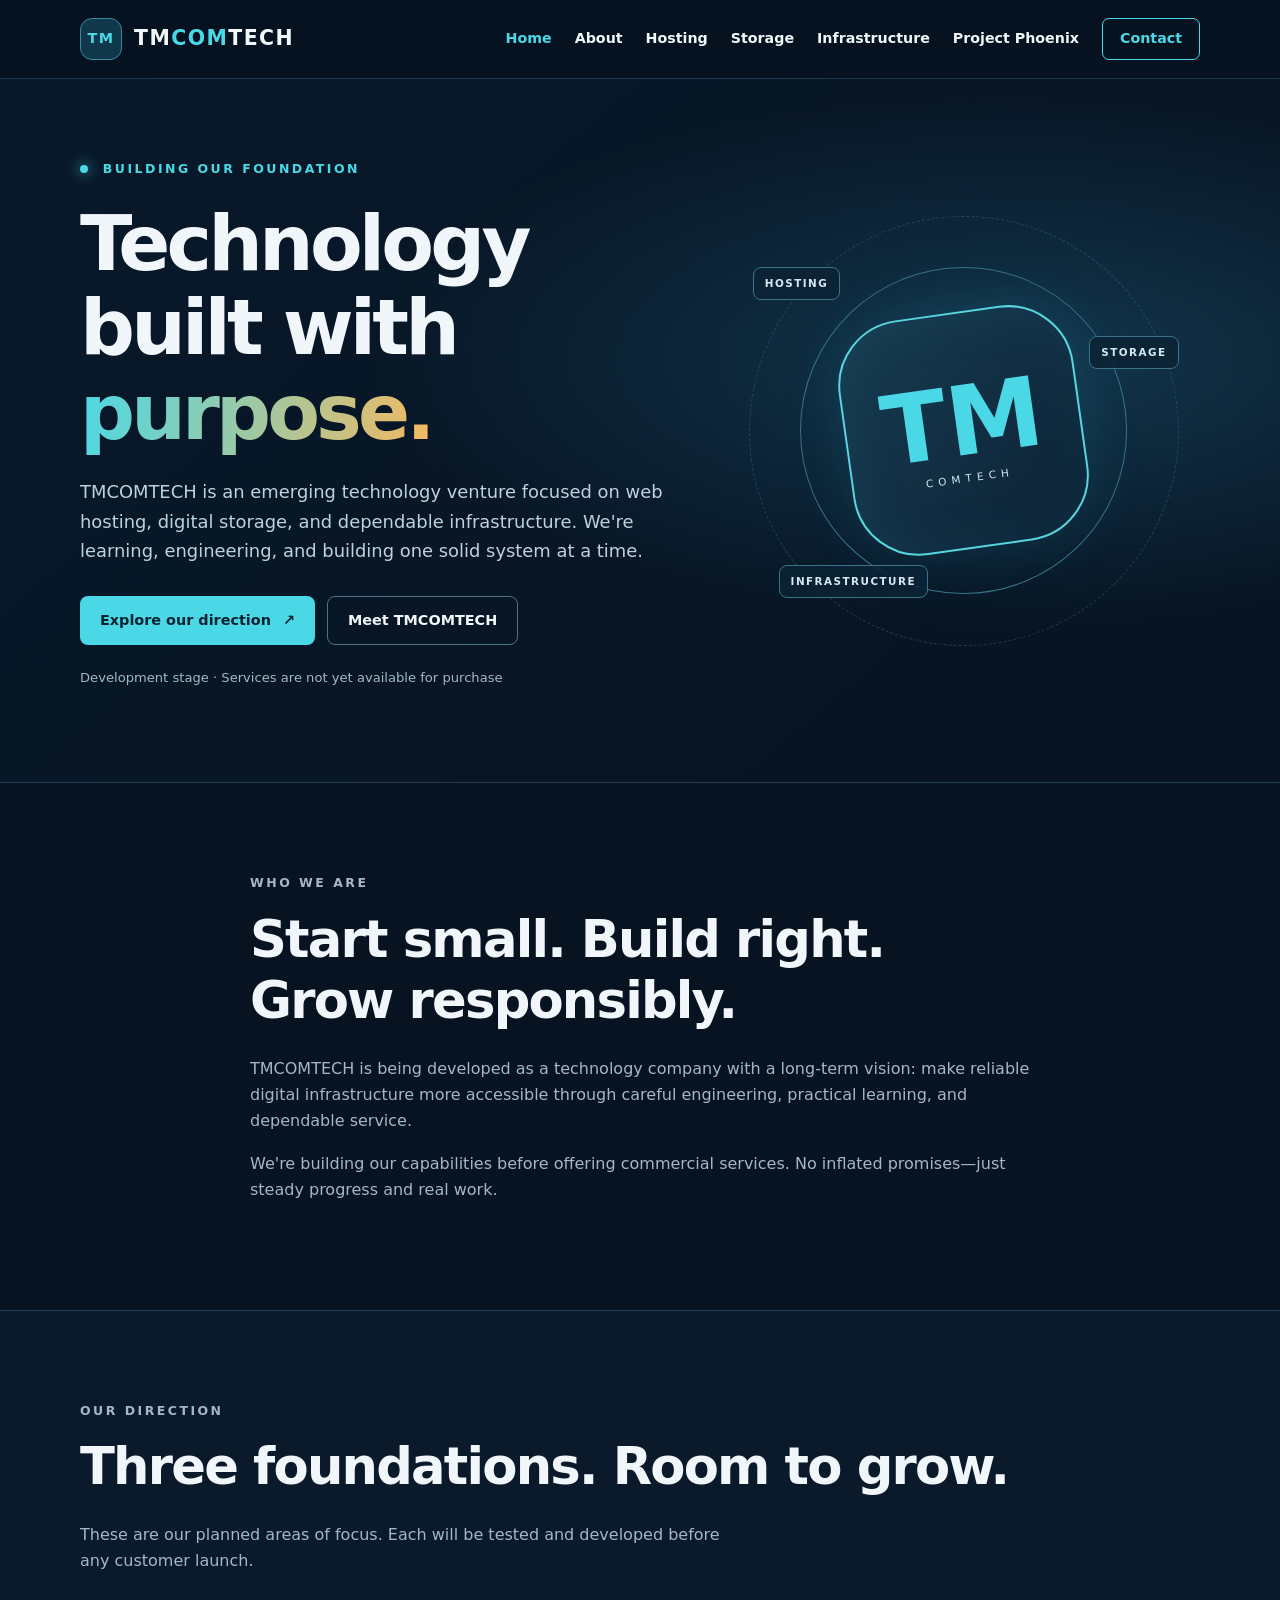
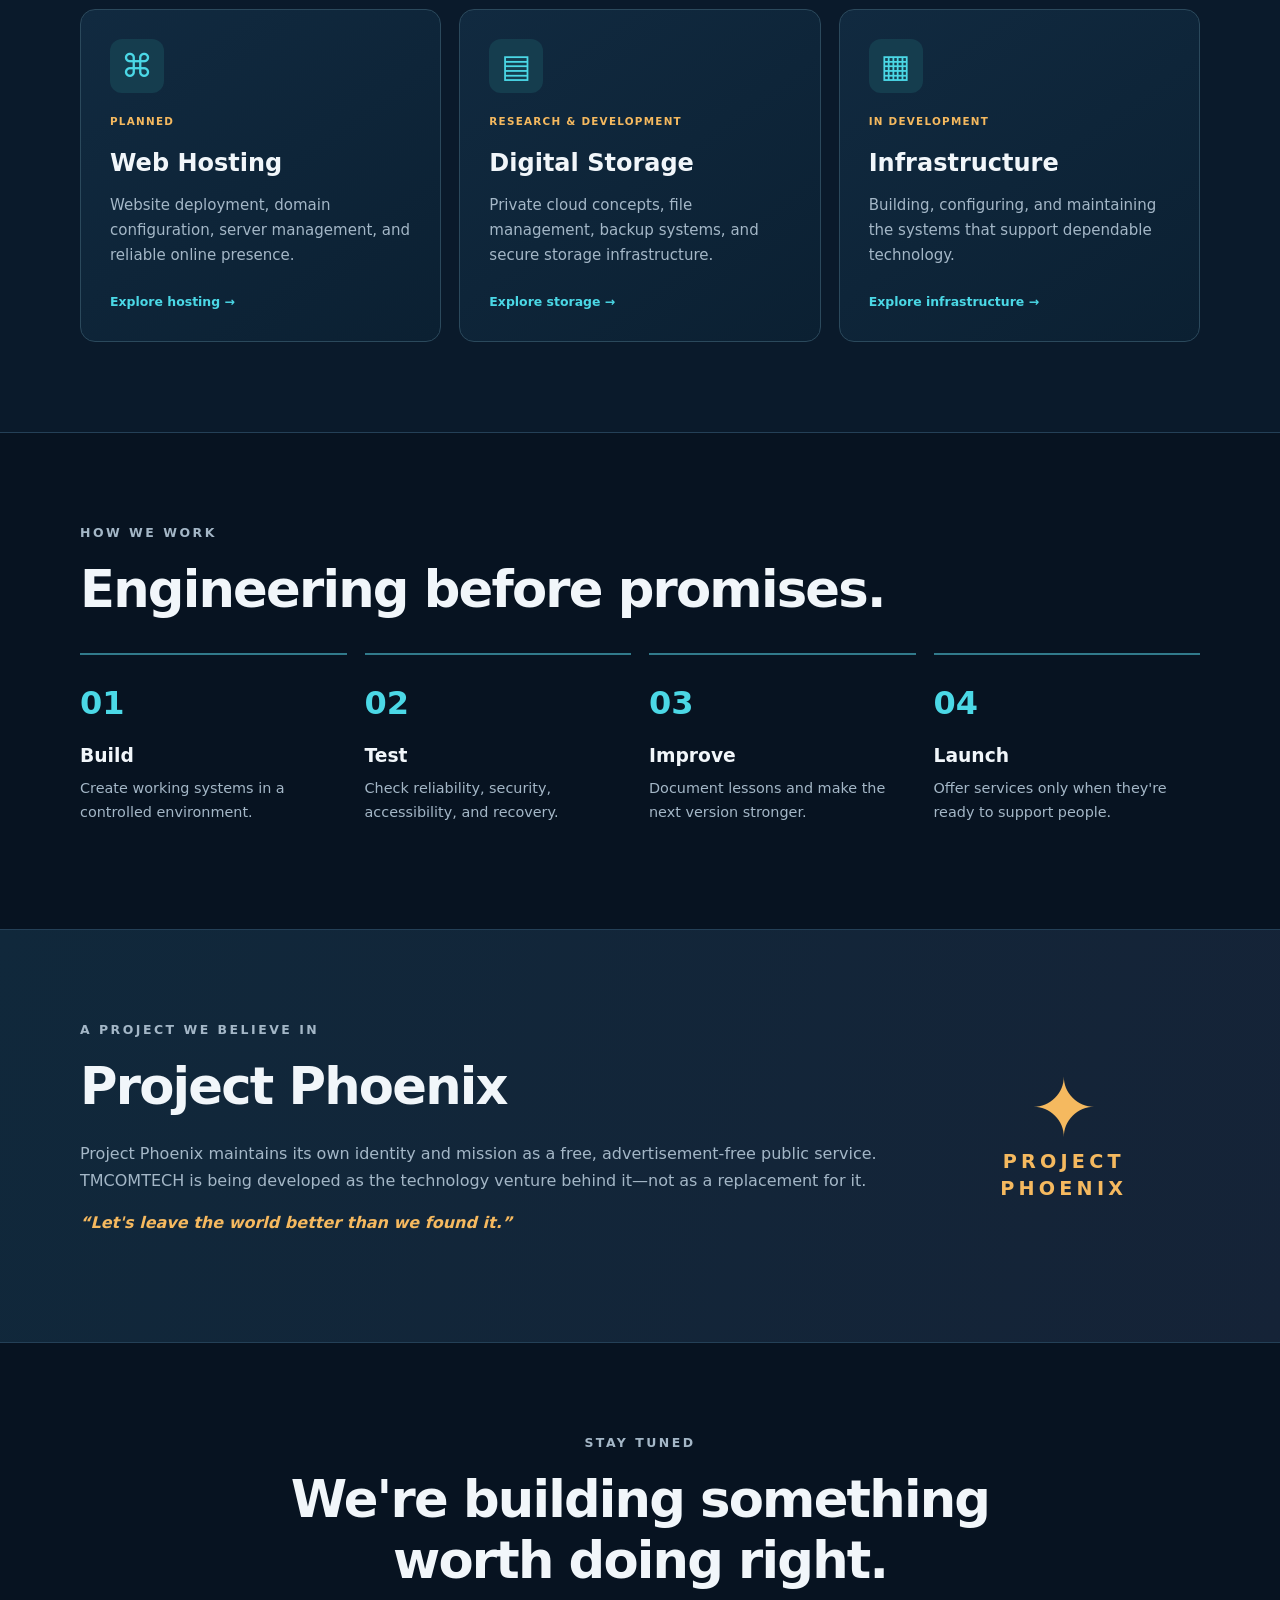
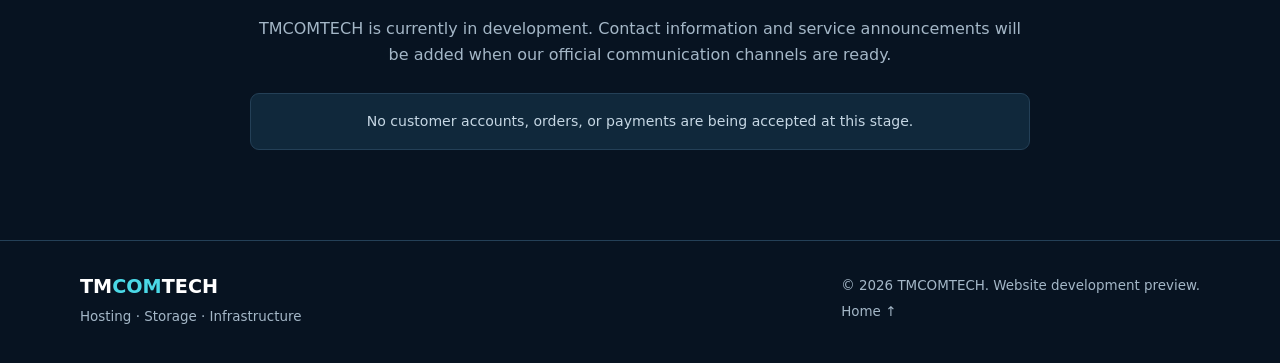
==== index.html @ 2aae3826 "Add approved TMCOMTECH Build 002 website" ====
<!doctype html>
<html lang="en">
<head>
  <meta charset="utf-8">
  <meta name="viewport" content="width=device-width,initial-scale=1">
  <meta name="theme-color" content="#071321">
  <meta name="description" content="TMCOMTECH is building the future of web hosting, digital storage, and technology infrastructure. Follow our development journey.">
  <title>TMCOMTECH | Hosting • Storage • Infrastructure</title>
  <link rel="stylesheet" href="assets/style.css">
  <script defer src="assets/app.js"></script>
</head>
<body>
<a class="skip" href="#main">Skip to content</a>
<header class="header"><div class="wrap header-inner"><a class="brand" href="index.html" aria-label="TMCOMTECH home"><span class="brand-icon">TM</span><span>TM<span class="accent">COM</span>TECH</span></a><button class="menu-toggle" aria-expanded="false" aria-controls="site-nav" aria-label="Toggle navigation">☰</button><nav id="site-nav" aria-label="Main navigation"><a href="index.html">Home</a><a href="about.html">About</a><a href="hosting.html">Hosting</a><a href="storage.html">Storage</a><a href="infrastructure.html">Infrastructure</a><a href="phoenix.html">Project Phoenix</a><a class="nav-contact" href="contact.html">Contact</a></nav></div></header>
<main id="main"><section class="hero" id="home"><div class="wrap hero-grid"><div><p class="eyebrow"><span class="status-dot"></span> BUILDING OUR FOUNDATION</p><h1>Technology built with <span class="gradient">purpose.</span></h1><p class="hero-copy">TMCOMTECH is an emerging technology venture focused on web hosting, digital storage, and dependable infrastructure. We're learning, engineering, and building one solid system at a time.</p><div class="actions"><a class="button primary" href="hosting.html">Explore our direction <span aria-hidden="true">↗</span></a><a class="button secondary" href="about.html">Meet TMCOMTECH</a></div><p class="hero-note">Development stage · Services are not yet available for purchase</p></div><div class="hero-art" aria-hidden="true"><div class="orbit orbit-one"></div><div class="orbit orbit-two"></div><div class="core"><span>TM</span><small>COMTECH</small></div><div class="art-tag tag-one">HOSTING</div><div class="art-tag tag-two">STORAGE</div><div class="art-tag tag-three">INFRASTRUCTURE</div></div></div></section>
<section class="section" id="about"><div class="wrap narrow"><p class="section-kicker">WHO WE ARE</p><h2>Start small. Build right. Grow responsibly.</h2><p>TMCOMTECH is being developed as a technology company with a long-term vision: make reliable digital infrastructure more accessible through careful engineering, practical learning, and dependable service.</p><p>We're building our capabilities before offering commercial services. No inflated promises—just steady progress and real work.</p></div></section>
<section class="section section-dark" id="services"><div class="wrap"><p class="section-kicker">OUR DIRECTION</p><h2>Three foundations. Room to grow.</h2><p class="section-intro">These are our planned areas of focus. Each will be tested and developed before any customer launch.</p><div class="cards"><article class="service-card"><span class="service-icon" aria-hidden="true">⌘</span><span class="pill">PLANNED</span><h3>Web Hosting</h3><p>Website deployment, domain configuration, server management, and reliable online presence.</p><a class="card-foot" href="hosting.html">Explore hosting →</a></article><article class="service-card"><span class="service-icon" aria-hidden="true">▤</span><span class="pill">RESEARCH & DEVELOPMENT</span><h3>Digital Storage</h3><p>Private cloud concepts, file management, backup systems, and secure storage infrastructure.</p><a class="card-foot" href="storage.html">Explore storage →</a></article><article class="service-card"><span class="service-icon" aria-hidden="true">▦</span><span class="pill">IN DEVELOPMENT</span><h3>Infrastructure</h3><p>Building, configuring, and maintaining the systems that support dependable technology.</p><a class="card-foot" href="infrastructure.html">Explore infrastructure →</a></article></div></div></section>
<section class="section" id="approach"><div class="wrap"><p class="section-kicker">HOW WE WORK</p><h2>Engineering before promises.</h2><div class="steps"><div><strong>01</strong><h3>Build</h3><p>Create working systems in a controlled environment.</p></div><div><strong>02</strong><h3>Test</h3><p>Check reliability, security, accessibility, and recovery.</p></div><div><strong>03</strong><h3>Improve</h3><p>Document lessons and make the next version stronger.</p></div><div><strong>04</strong><h3>Launch</h3><p>Offer services only when they're ready to support people.</p></div></div></div></section>
<section class="section phoenix" id="phoenix"><div class="wrap phoenix-grid"><div><p class="section-kicker">A PROJECT WE BELIEVE IN</p><h2>Project Phoenix</h2><p>Project Phoenix maintains its own identity and mission as a free, advertisement-free public service. TMCOMTECH is being developed as the technology venture behind it—not as a replacement for it.</p><p class="promise">“Let's leave the world better than we found it.”</p></div><div class="phoenix-mark" aria-hidden="true">✦<span>PROJECT<br>PHOENIX</span></div></div></section>
<section class="section contact" id="contact"><div class="wrap narrow"><p class="section-kicker">STAY TUNED</p><h2>We're building something worth doing right.</h2><p>TMCOMTECH is currently in development. Contact information and service announcements will be added when our official communication channels are ready.</p><div class="notice">No customer accounts, orders, or payments are being accepted at this stage.</div></div></section></main>
<footer><div class="wrap footer-inner"><div><strong>TM<span class="accent">COM</span>TECH</strong><p>Hosting · Storage · Infrastructure</p></div><div><p>© <span id="year">2026</span> TMCOMTECH. Website development preview.</p><a href="index.html">Home ↑</a></div></div></footer>
</body></html>
---- assets/style.css ----
:root{color-scheme:dark;--bg:#071321;--panel:#0d2033;--panel2:#102940;--text:#f1f6fa;--muted:#a4b7c7;--cyan:#4bd8e6;--gold:#f5b95f;--line:#244057}*{box-sizing:border-box}html{scroll-behavior:smooth}body{margin:0;background:var(--bg);color:var(--text);font:16px/1.65 system-ui,-apple-system,Segoe UI,Roboto,sans-serif}a{color:inherit;text-decoration:none}button{font:inherit}.wrap{width:min(1120px,calc(100% - 40px));margin:auto}.skip{position:absolute;left:-999px;top:0;background:white;color:black;padding:10px;z-index:20}.skip:focus{left:10px}.header{position:sticky;top:0;z-index:10;background:#071321ee;backdrop-filter:blur(16px);border-bottom:1px solid #1d3448}.header-inner{min-height:78px;display:flex;align-items:center;justify-content:space-between;gap:24px}.brand{display:flex;align-items:center;gap:12px;font-weight:900;font-size:1.28rem;letter-spacing:.07em}.brand-icon{display:grid;place-items:center;width:42px;height:42px;border:1px solid #3b899c;border-radius:12px;background:#10374a;color:var(--cyan);font-size:.9rem}.accent{color:var(--cyan)}nav{display:flex;align-items:center;gap:23px;font-size:.89rem;font-weight:600}nav a:hover,footer a:hover{color:var(--cyan)}.nav-contact{padding:8px 17px;border:1px solid var(--cyan);border-radius:7px;color:var(--cyan)}.menu-toggle{display:none;border:1px solid var(--line);background:var(--panel);color:white;border-radius:8px;padding:4px 12px;font-size:1.4rem}.hero{position:relative;overflow:hidden;background:radial-gradient(ellipse at 80% 40%,#12364d 0%,transparent 45%),linear-gradient(140deg,#08192a,#071321);border-bottom:1px solid var(--line)}.hero-grid{display:grid;grid-template-columns:1.12fr .88fr;gap:45px;align-items:center;min-height:610px;padding-block:80px}.eyebrow,.section-kicker{font-size:.78rem;font-weight:800;letter-spacing:.2em;color:var(--cyan)}.status-dot{display:inline-block;width:8px;height:8px;background:var(--cyan);border-radius:50%;margin-right:8px;box-shadow:0 0 14px var(--cyan)}h1,h2,h3,p{margin-top:0}h1{font-size:clamp(2.8rem,6vw,5.2rem);line-height:1.1;letter-spacing:-.05em;margin:22px 0}.gradient{background:linear-gradient(100deg,var(--cyan),var(--gold));background-clip:text;color:transparent}.hero-copy{color:#bfd0df;font-size:1.12rem;max-width:620px}.actions{display:flex;flex-wrap:wrap;gap:12px;margin-top:30px}.button{display:inline-flex;align-items:center;justify-content:center;gap:12px;padding:12px 20px;border-radius:8px;font-weight:800;font-size:.9rem}.primary{background:var(--cyan);color:#082332}.secondary{border:1px solid #517085;color:var(--text)}.button:hover{filter:brightness(1.12)}.hero-note{font-size:.82rem;color:var(--muted);margin-top:22px}.hero-art{position:relative;aspect-ratio:1;display:grid;place-items:center;max-width:430px;width:100%;margin:auto}.orbit{position:absolute;border:1px solid #397188;border-radius:50%;inset:12%;transform:rotate(-22deg)}.orbit-two{inset:0;border-style:dashed;opacity:.45}.core{width:55%;aspect-ratio:1;border-radius:28%;background:linear-gradient(135deg,#173c51,#0c2135);border:2px solid #59d5e0;box-shadow:0 0 60px #29c2db24,inset 0 0 55px #34a7ba16;display:flex;align-items:center;justify-content:center;flex-direction:column;transform:rotate(-8deg)}.core span{font-size:clamp(3.5rem,8vw,6rem);font-weight:900;line-height:1;color:var(--cyan)}.core small{font-size:.65rem;letter-spacing:.5em;color:#d2eaf0}.art-tag{position:absolute;border:1px solid #3d7389;background:#0b2335dd;border-radius:8px;padding:7px 11px;color:#d6e8f2;font-size:.65rem;font-weight:800;letter-spacing:.14em}.tag-one{top:12%;left:1%}.tag-two{right:0;top:28%}.tag-three{bottom:11%;left:7%}.section{padding:90px 0}.narrow{max-width:780px}.section h2{font-size:clamp(2rem,4vw,3.2rem);line-height:1.2;letter-spacing:-.035em;margin:15px 0 24px}.section p{color:var(--muted)}.section-dark{background:#0a1a2b;border-block:1px solid var(--line)}.section-intro{max-width:650px}.cards{display:grid;grid-template-columns:repeat(3,1fr);gap:18px;margin-top:35px}.service-card{position:relative;background:linear-gradient(145deg,#112a40,#0b2032);border:1px solid #2b495c;border-radius:15px;padding:29px;min-height:330px}.service-icon{display:grid;place-items:center;width:54px;height:54px;background:#153d4e;color:var(--cyan);border-radius:12px;font-size:2rem}.pill{display:inline-block;color:var(--gold);font-size:.65rem;letter-spacing:.12em;font-weight:800;margin-top:20px}.service-card h3{font-size:1.5rem;margin:10px 0}.service-card p{font-size:.94rem}.card-foot{display:block;color:var(--cyan);font-size:.78rem;font-weight:800;margin-top:24px}.steps{display:grid;grid-template-columns:repeat(4,1fr);gap:18px;margin-top:32px}.steps>div{border-top:2px solid #317a8b;padding-top:22px}.steps strong{font-size:2rem;color:var(--cyan)}.steps h3{margin:12px 0 5px}.steps p{font-size:.9rem}.phoenix{background:linear-gradient(110deg,#10283b,#152337);border-block:1px solid var(--line)}.phoenix-grid{display:grid;grid-template-columns:1.5fr .5fr;align-items:center;gap:30px}.promise{color:var(--gold)!important;font-style:italic;font-weight:600}.phoenix-mark{display:flex;flex-direction:column;align-items:center;color:var(--gold);font-size:5rem;text-align:center;line-height:1}.phoenix-mark span{font-size:1.2rem;letter-spacing:.22em;font-weight:900;line-height:1.4}.contact{text-align:center}.notice{background:#10283b;border:1px solid var(--line);padding:16px;border-radius:9px;color:#c6d7e4;font-size:.88rem;margin-top:24px}footer{border-top:1px solid var(--line);padding:30px 0;color:var(--muted);font-size:.84rem}.footer-inner{display:flex;justify-content:space-between;gap:25px}.footer-inner strong{font-size:1.2rem;color:white}.footer-inner p{margin:4px 0}a:focus-visible,button:focus-visible{outline:3px solid var(--gold);outline-offset:3px}@media(max-width:850px){nav{gap:12px;font-size:.78rem}.hero-grid{grid-template-columns:1fr;gap:10px;padding-block:65px}.hero-art{max-width:300px}.cards{grid-template-columns:1fr}.service-card{min-height:0}.steps{grid-template-columns:repeat(2,1fr)}}@media(max-width:620px){.wrap{width:min(100% - 32px,1120px)}.header-inner{min-height:68px}.brand{font-size:1.04rem}.brand-icon{width:36px;height:36px}.menu-toggle{display:block}nav{display:none;position:absolute;top:68px;left:0;right:0;background:#091a2b;border-bottom:1px solid var(--line);padding:20px;flex-direction:column;align-items:stretch;gap:14px;font-size:1rem}nav.open{display:flex}.nav-contact{text-align:center}.hero-grid{min-height:0;padding-block:60px}.hero-art{max-width:245px}.section{padding:66px 0}.steps{grid-template-columns:1fr 1fr;gap:24px}.phoenix-grid{grid-template-columns:1fr}.phoenix-mark{font-size:3rem}.footer-inner{flex-direction:column}.hero-copy{font-size:1rem}}@media(prefers-reduced-motion:reduce){html{scroll-behavior:auto}}

/* Build 002: shared internal-page design */
.inner-hero{padding:110px 0 92px;background:radial-gradient(ellipse at 85% 30%,#153a50 0%,transparent 55%),linear-gradient(140deg,#08192a,#071321);border-bottom:1px solid var(--line)}.inner-hero h1{max-width:950px}.inner-lead{max-width:770px;color:#bfd0df;font-size:clamp(1.06rem,2.3vw,1.3rem);line-height:1.7}.preview-label{display:inline-block;margin-top:22px;border:1px solid #34576a;border-radius:99px;padding:7px 13px;font-size:.8rem;color:var(--muted)}.detail-grid{display:grid;grid-template-columns:repeat(3,minmax(0,1fr));gap:18px}.detail-card{padding:30px;background:linear-gradient(145deg,#112a40,#0b2032);border:1px solid #2b495c;border-radius:15px}.detail-num{color:var(--cyan);font-weight:800;letter-spacing:.15em}.detail-card h2{font-size:1.45rem;letter-spacing:-.02em;margin:17px 0 12px}.detail-card p{color:var(--muted);font-size:.96rem;margin:0}.next-panel{display:flex;justify-content:space-between;align-items:center;gap:30px;margin-top:35px;border:1px solid var(--line);border-radius:15px;padding:30px;background:#10283b}.next-panel h2{font-size:1.55rem;margin:10px 0}.next-panel p{color:var(--muted);margin-bottom:0}.next-panel .button{flex-shrink:0}.card-foot:hover{color:white;text-decoration:underline}nav a[aria-current="page"]{color:var(--cyan)}@media(max-width:850px){.detail-grid{grid-template-columns:1fr}.inner-hero{padding:76px 0}.next-panel{flex-direction:column;align-items:flex-start}}@media(max-width:620px){.inner-hero{padding:60px 0}.detail-card{padding:24px}.next-panel{padding:24px}}
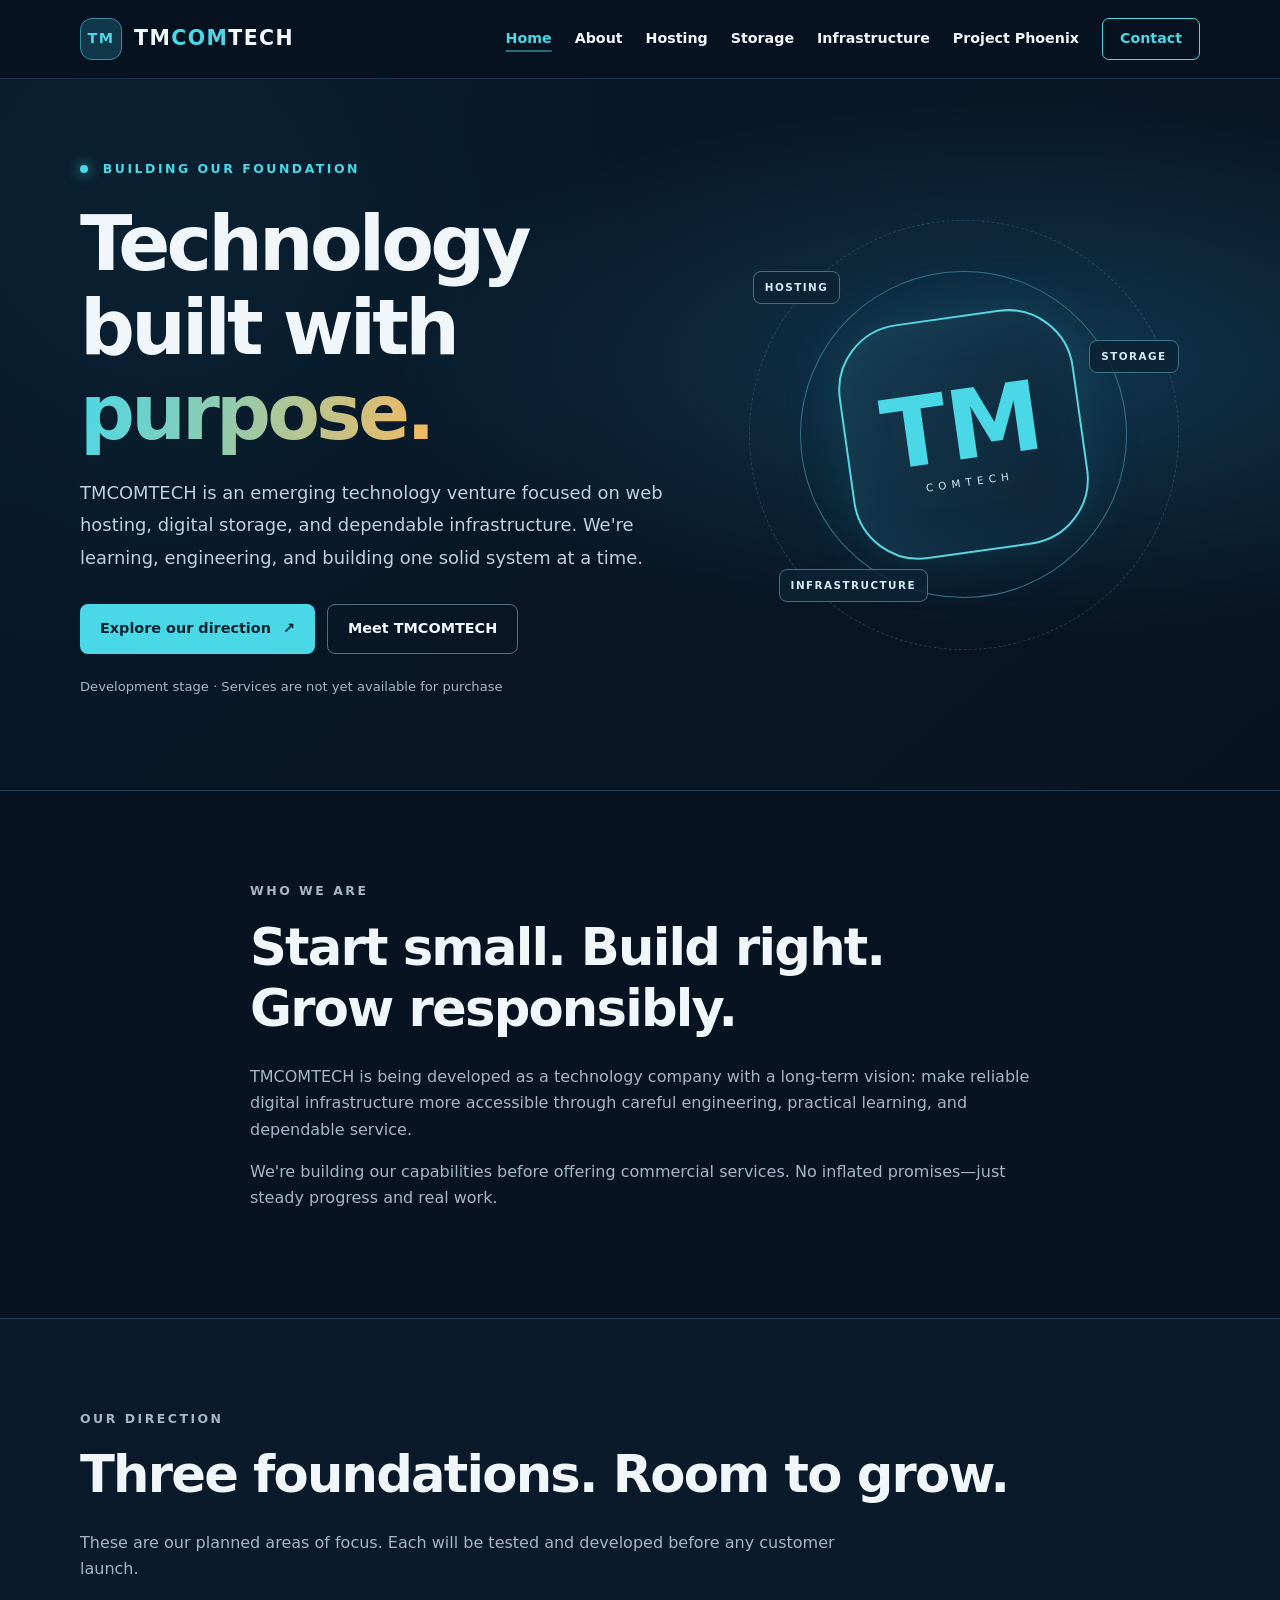
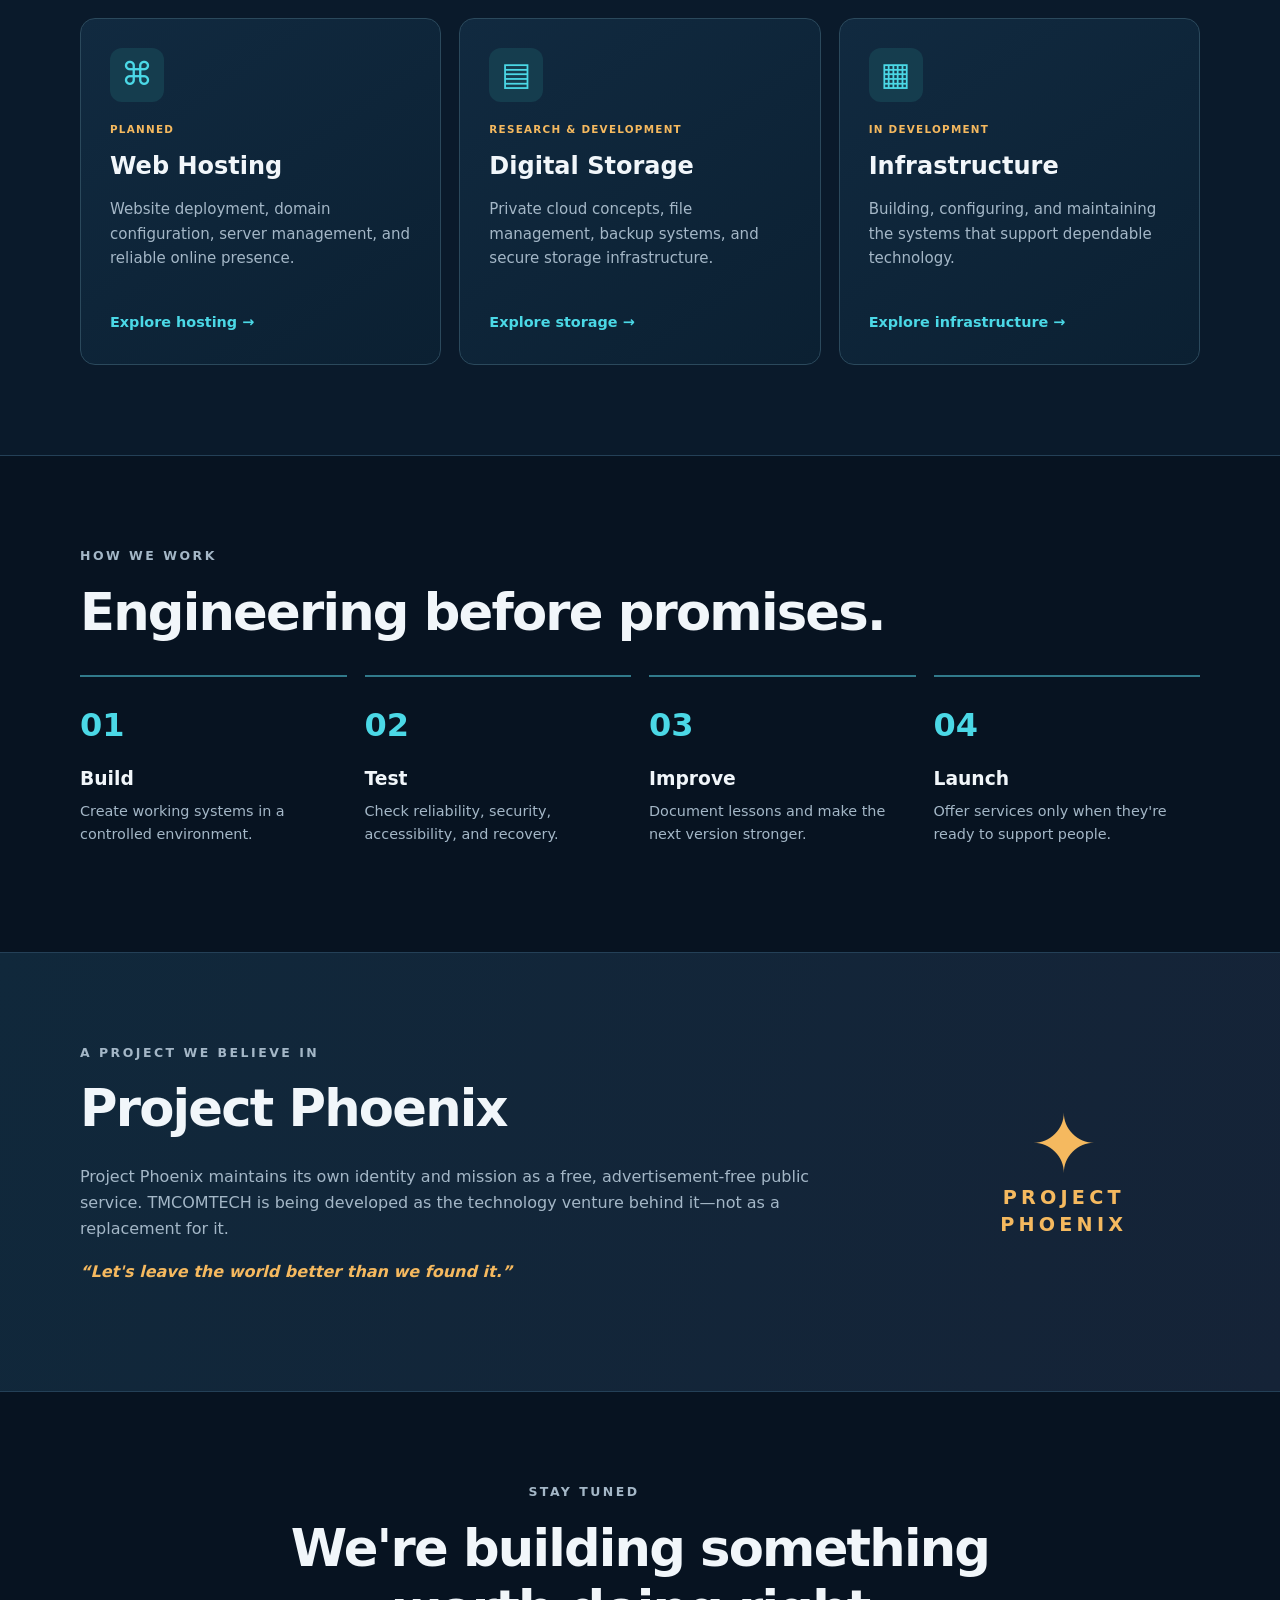
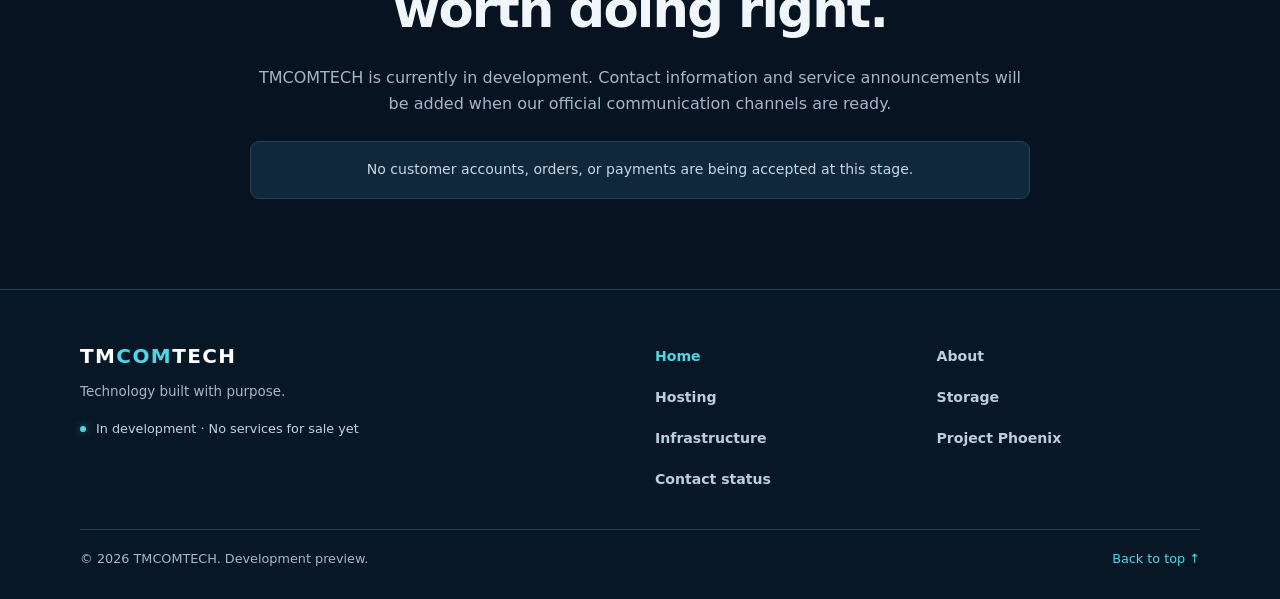
==== commit 1286d8cb: "Polish TMCOMTECH Build 003 website preview" ====
--- a/index.html
+++ b/index.html
@@ -6,17 +6,32 @@
   <meta name="theme-color" content="#071321">
   <meta name="description" content="TMCOMTECH is building the future of web hosting, digital storage, and technology infrastructure. Follow our development journey.">
   <title>TMCOMTECH | Hosting • Storage • Infrastructure</title>
-  <link rel="stylesheet" href="assets/style.css">
+  <link rel="icon" type="image/svg+xml" href="assets/favicon.svg"><link rel="stylesheet" href="assets/style.css">
   <script defer src="assets/app.js"></script>
 </head>
 <body>
 <a class="skip" href="#main">Skip to content</a>
-<header class="header"><div class="wrap header-inner"><a class="brand" href="index.html" aria-label="TMCOMTECH home"><span class="brand-icon">TM</span><span>TM<span class="accent">COM</span>TECH</span></a><button class="menu-toggle" aria-expanded="false" aria-controls="site-nav" aria-label="Toggle navigation">☰</button><nav id="site-nav" aria-label="Main navigation"><a href="index.html">Home</a><a href="about.html">About</a><a href="hosting.html">Hosting</a><a href="storage.html">Storage</a><a href="infrastructure.html">Infrastructure</a><a href="phoenix.html">Project Phoenix</a><a class="nav-contact" href="contact.html">Contact</a></nav></div></header>
-<main id="main"><section class="hero" id="home"><div class="wrap hero-grid"><div><p class="eyebrow"><span class="status-dot"></span> BUILDING OUR FOUNDATION</p><h1>Technology built with <span class="gradient">purpose.</span></h1><p class="hero-copy">TMCOMTECH is an emerging technology venture focused on web hosting, digital storage, and dependable infrastructure. We're learning, engineering, and building one solid system at a time.</p><div class="actions"><a class="button primary" href="hosting.html">Explore our direction <span aria-hidden="true">↗</span></a><a class="button secondary" href="about.html">Meet TMCOMTECH</a></div><p class="hero-note">Development stage · Services are not yet available for purchase</p></div><div class="hero-art" aria-hidden="true"><div class="orbit orbit-one"></div><div class="orbit orbit-two"></div><div class="core"><span>TM</span><small>COMTECH</small></div><div class="art-tag tag-one">HOSTING</div><div class="art-tag tag-two">STORAGE</div><div class="art-tag tag-three">INFRASTRUCTURE</div></div></div></section>
+<header class="header"><div class="wrap header-inner"><a class="brand" href="index.html" aria-label="TMCOMTECH home"><span class="brand-icon">TM</span><span>TM<span class="accent">COM</span>TECH</span></a><button class="menu-toggle" type="button" aria-expanded="false" aria-controls="site-nav" aria-label="Open navigation">☰</button><nav id="site-nav" aria-label="Main navigation"><a href="index.html">Home</a><a href="about.html">About</a><a href="hosting.html">Hosting</a><a href="storage.html">Storage</a><a href="infrastructure.html">Infrastructure</a><a href="phoenix.html">Project Phoenix</a><a class="nav-contact" href="contact.html">Contact</a></nav></div></header>
+<main id="main"><section class="hero" id="home"><div class="wrap hero-grid"><div><p class="eyebrow"><span class="status-dot"></span> BUILDING OUR FOUNDATION</p><h1>Technology built with <span class="gradient">purpose.</span></h1><p class="hero-copy">TMCOMTECH is an emerging technology venture focused on web hosting, digital storage, and dependable infrastructure. We're learning, engineering, and building one solid system at a time.</p><div class="actions"><a class="button primary" href="#services">Explore our direction <span aria-hidden="true">↗</span></a><a class="button secondary" href="about.html">Meet TMCOMTECH</a></div><p class="hero-note">Development stage · Services are not yet available for purchase</p></div><div class="hero-art" aria-hidden="true"><div class="orbit orbit-one"></div><div class="orbit orbit-two"></div><div class="core"><span>TM</span><small>COMTECH</small></div><div class="art-tag tag-one">HOSTING</div><div class="art-tag tag-two">STORAGE</div><div class="art-tag tag-three">INFRASTRUCTURE</div></div></div></section>
 <section class="section" id="about"><div class="wrap narrow"><p class="section-kicker">WHO WE ARE</p><h2>Start small. Build right. Grow responsibly.</h2><p>TMCOMTECH is being developed as a technology company with a long-term vision: make reliable digital infrastructure more accessible through careful engineering, practical learning, and dependable service.</p><p>We're building our capabilities before offering commercial services. No inflated promises—just steady progress and real work.</p></div></section>
 <section class="section section-dark" id="services"><div class="wrap"><p class="section-kicker">OUR DIRECTION</p><h2>Three foundations. Room to grow.</h2><p class="section-intro">These are our planned areas of focus. Each will be tested and developed before any customer launch.</p><div class="cards"><article class="service-card"><span class="service-icon" aria-hidden="true">⌘</span><span class="pill">PLANNED</span><h3>Web Hosting</h3><p>Website deployment, domain configuration, server management, and reliable online presence.</p><a class="card-foot" href="hosting.html">Explore hosting →</a></article><article class="service-card"><span class="service-icon" aria-hidden="true">▤</span><span class="pill">RESEARCH & DEVELOPMENT</span><h3>Digital Storage</h3><p>Private cloud concepts, file management, backup systems, and secure storage infrastructure.</p><a class="card-foot" href="storage.html">Explore storage →</a></article><article class="service-card"><span class="service-icon" aria-hidden="true">▦</span><span class="pill">IN DEVELOPMENT</span><h3>Infrastructure</h3><p>Building, configuring, and maintaining the systems that support dependable technology.</p><a class="card-foot" href="infrastructure.html">Explore infrastructure →</a></article></div></div></section>
 <section class="section" id="approach"><div class="wrap"><p class="section-kicker">HOW WE WORK</p><h2>Engineering before promises.</h2><div class="steps"><div><strong>01</strong><h3>Build</h3><p>Create working systems in a controlled environment.</p></div><div><strong>02</strong><h3>Test</h3><p>Check reliability, security, accessibility, and recovery.</p></div><div><strong>03</strong><h3>Improve</h3><p>Document lessons and make the next version stronger.</p></div><div><strong>04</strong><h3>Launch</h3><p>Offer services only when they're ready to support people.</p></div></div></div></section>
 <section class="section phoenix" id="phoenix"><div class="wrap phoenix-grid"><div><p class="section-kicker">A PROJECT WE BELIEVE IN</p><h2>Project Phoenix</h2><p>Project Phoenix maintains its own identity and mission as a free, advertisement-free public service. TMCOMTECH is being developed as the technology venture behind it—not as a replacement for it.</p><p class="promise">“Let's leave the world better than we found it.”</p></div><div class="phoenix-mark" aria-hidden="true">✦<span>PROJECT<br>PHOENIX</span></div></div></section>
 <section class="section contact" id="contact"><div class="wrap narrow"><p class="section-kicker">STAY TUNED</p><h2>We're building something worth doing right.</h2><p>TMCOMTECH is currently in development. Contact information and service announcements will be added when our official communication channels are ready.</p><div class="notice">No customer accounts, orders, or payments are being accepted at this stage.</div></div></section></main>
-<footer><div class="wrap footer-inner"><div><strong>TM<span class="accent">COM</span>TECH</strong><p>Hosting · Storage · Infrastructure</p></div><div><p>© <span id="year">2026</span> TMCOMTECH. Website development preview.</p><a href="index.html">Home ↑</a></div></div></footer>
+<footer class="site-footer">
+  <div class="wrap footer-grid">
+    <div class="footer-about">
+      <a class="footer-brand" href="index.html" aria-label="TMCOMTECH home">TM<span class="accent">COM</span>TECH</a>
+      <p>Technology built with purpose.</p>
+      <span class="footer-status"><span class="status-dot" aria-hidden="true"></span> In development · No services for sale yet</span>
+    </div>
+    <nav class="footer-nav" aria-label="Footer navigation">
+      <a href="index.html">Home</a><a href="about.html">About</a>
+      <a href="hosting.html">Hosting</a><a href="storage.html">Storage</a>
+      <a href="infrastructure.html">Infrastructure</a><a href="phoenix.html">Project Phoenix</a>
+      <a href="contact.html">Contact status</a>
+    </nav>
+  </div>
+  <div class="wrap footer-bottom"><span>© <span id="year">2026</span> TMCOMTECH. Development preview.</span><a href="#main">Back to top ↑</a></div>
+</footer>
 </body></html>
--- a/assets/style.css
+++ b/assets/style.css
@@ -1,4 +1,82 @@
-:root{color-scheme:dark;--bg:#071321;--panel:#0d2033;--panel2:#102940;--text:#f1f6fa;--muted:#a4b7c7;--cyan:#4bd8e6;--gold:#f5b95f;--line:#244057}*{box-sizing:border-box}html{scroll-behavior:smooth}body{margin:0;background:var(--bg);color:var(--text);font:16px/1.65 system-ui,-apple-system,Segoe UI,Roboto,sans-serif}a{color:inherit;text-decoration:none}button{font:inherit}.wrap{width:min(1120px,calc(100% - 40px));margin:auto}.skip{position:absolute;left:-999px;top:0;background:white;color:black;padding:10px;z-index:20}.skip:focus{left:10px}.header{position:sticky;top:0;z-index:10;background:#071321ee;backdrop-filter:blur(16px);border-bottom:1px solid #1d3448}.header-inner{min-height:78px;display:flex;align-items:center;justify-content:space-between;gap:24px}.brand{display:flex;align-items:center;gap:12px;font-weight:900;font-size:1.28rem;letter-spacing:.07em}.brand-icon{display:grid;place-items:center;width:42px;height:42px;border:1px solid #3b899c;border-radius:12px;background:#10374a;color:var(--cyan);font-size:.9rem}.accent{color:var(--cyan)}nav{display:flex;align-items:center;gap:23px;font-size:.89rem;font-weight:600}nav a:hover,footer a:hover{color:var(--cyan)}.nav-contact{padding:8px 17px;border:1px solid var(--cyan);border-radius:7px;color:var(--cyan)}.menu-toggle{display:none;border:1px solid var(--line);background:var(--panel);color:white;border-radius:8px;padding:4px 12px;font-size:1.4rem}.hero{position:relative;overflow:hidden;background:radial-gradient(ellipse at 80% 40%,#12364d 0%,transparent 45%),linear-gradient(140deg,#08192a,#071321);border-bottom:1px solid var(--line)}.hero-grid{display:grid;grid-template-columns:1.12fr .88fr;gap:45px;align-items:center;min-height:610px;padding-block:80px}.eyebrow,.section-kicker{font-size:.78rem;font-weight:800;letter-spacing:.2em;color:var(--cyan)}.status-dot{display:inline-block;width:8px;height:8px;background:var(--cyan);border-radius:50%;margin-right:8px;box-shadow:0 0 14px var(--cyan)}h1,h2,h3,p{margin-top:0}h1{font-size:clamp(2.8rem,6vw,5.2rem);line-height:1.1;letter-spacing:-.05em;margin:22px 0}.gradient{background:linear-gradient(100deg,var(--cyan),var(--gold));background-clip:text;color:transparent}.hero-copy{color:#bfd0df;font-size:1.12rem;max-width:620px}.actions{display:flex;flex-wrap:wrap;gap:12px;margin-top:30px}.button{display:inline-flex;align-items:center;justify-content:center;gap:12px;padding:12px 20px;border-radius:8px;font-weight:800;font-size:.9rem}.primary{background:var(--cyan);color:#082332}.secondary{border:1px solid #517085;color:var(--text)}.button:hover{filter:brightness(1.12)}.hero-note{font-size:.82rem;color:var(--muted);margin-top:22px}.hero-art{position:relative;aspect-ratio:1;display:grid;place-items:center;max-width:430px;width:100%;margin:auto}.orbit{position:absolute;border:1px solid #397188;border-radius:50%;inset:12%;transform:rotate(-22deg)}.orbit-two{inset:0;border-style:dashed;opacity:.45}.core{width:55%;aspect-ratio:1;border-radius:28%;background:linear-gradient(135deg,#173c51,#0c2135);border:2px solid #59d5e0;box-shadow:0 0 60px #29c2db24,inset 0 0 55px #34a7ba16;display:flex;align-items:center;justify-content:center;flex-direction:column;transform:rotate(-8deg)}.core span{font-size:clamp(3.5rem,8vw,6rem);font-weight:900;line-height:1;color:var(--cyan)}.core small{font-size:.65rem;letter-spacing:.5em;color:#d2eaf0}.art-tag{position:absolute;border:1px solid #3d7389;background:#0b2335dd;border-radius:8px;padding:7px 11px;color:#d6e8f2;font-size:.65rem;font-weight:800;letter-spacing:.14em}.tag-one{top:12%;left:1%}.tag-two{right:0;top:28%}.tag-three{bottom:11%;left:7%}.section{padding:90px 0}.narrow{max-width:780px}.section h2{font-size:clamp(2rem,4vw,3.2rem);line-height:1.2;letter-spacing:-.035em;margin:15px 0 24px}.section p{color:var(--muted)}.section-dark{background:#0a1a2b;border-block:1px solid var(--line)}.section-intro{max-width:650px}.cards{display:grid;grid-template-columns:repeat(3,1fr);gap:18px;margin-top:35px}.service-card{position:relative;background:linear-gradient(145deg,#112a40,#0b2032);border:1px solid #2b495c;border-radius:15px;padding:29px;min-height:330px}.service-icon{display:grid;place-items:center;width:54px;height:54px;background:#153d4e;color:var(--cyan);border-radius:12px;font-size:2rem}.pill{display:inline-block;color:var(--gold);font-size:.65rem;letter-spacing:.12em;font-weight:800;margin-top:20px}.service-card h3{font-size:1.5rem;margin:10px 0}.service-card p{font-size:.94rem}.card-foot{display:block;color:var(--cyan);font-size:.78rem;font-weight:800;margin-top:24px}.steps{display:grid;grid-template-columns:repeat(4,1fr);gap:18px;margin-top:32px}.steps>div{border-top:2px solid #317a8b;padding-top:22px}.steps strong{font-size:2rem;color:var(--cyan)}.steps h3{margin:12px 0 5px}.steps p{font-size:.9rem}.phoenix{background:linear-gradient(110deg,#10283b,#152337);border-block:1px solid var(--line)}.phoenix-grid{display:grid;grid-template-columns:1.5fr .5fr;align-items:center;gap:30px}.promise{color:var(--gold)!important;font-style:italic;font-weight:600}.phoenix-mark{display:flex;flex-direction:column;align-items:center;color:var(--gold);font-size:5rem;text-align:center;line-height:1}.phoenix-mark span{font-size:1.2rem;letter-spacing:.22em;font-weight:900;line-height:1.4}.contact{text-align:center}.notice{background:#10283b;border:1px solid var(--line);padding:16px;border-radius:9px;color:#c6d7e4;font-size:.88rem;margin-top:24px}footer{border-top:1px solid var(--line);padding:30px 0;color:var(--muted);font-size:.84rem}.footer-inner{display:flex;justify-content:space-between;gap:25px}.footer-inner strong{font-size:1.2rem;color:white}.footer-inner p{margin:4px 0}a:focus-visible,button:focus-visible{outline:3px solid var(--gold);outline-offset:3px}@media(max-width:850px){nav{gap:12px;font-size:.78rem}.hero-grid{grid-template-columns:1fr;gap:10px;padding-block:65px}.hero-art{max-width:300px}.cards{grid-template-columns:1fr}.service-card{min-height:0}.steps{grid-template-columns:repeat(2,1fr)}}@media(max-width:620px){.wrap{width:min(100% - 32px,1120px)}.header-inner{min-height:68px}.brand{font-size:1.04rem}.brand-icon{width:36px;height:36px}.menu-toggle{display:block}nav{display:none;position:absolute;top:68px;left:0;right:0;background:#091a2b;border-bottom:1px solid var(--line);padding:20px;flex-direction:column;align-items:stretch;gap:14px;font-size:1rem}nav.open{display:flex}.nav-contact{text-align:center}.hero-grid{min-height:0;padding-block:60px}.hero-art{max-width:245px}.section{padding:66px 0}.steps{grid-template-columns:1fr 1fr;gap:24px}.phoenix-grid{grid-template-columns:1fr}.phoenix-mark{font-size:3rem}.footer-inner{flex-direction:column}.hero-copy{font-size:1rem}}@media(prefers-reduced-motion:reduce){html{scroll-behavior:auto}}
+:root{color-scheme:dark;--bg:#071321;--panel:#0d2033;--panel2:#102940;--text:#f1f6fa;--muted:#a4b7c7;--cyan:#4bd8e6;--gold:#f5b95f;--line:#244057}*{box-sizing:border-box}html{scroll-behavior:smooth}body{margin:0;background:var(--bg);color:var(--text);font:16px/1.65 system-ui,-apple-system,Segoe UI,Roboto,sans-serif}a{color:inherit;text-decoration:none}button{font:inherit}.wrap{width:min(1120px,calc(100% - 40px));margin:auto}.skip{position:absolute;left:-999px;top:0;background:white;color:black;padding:10px;z-index:20}.skip:focus{left:10px}.header{position:sticky;top:0;z-index:10;background:#071321ee;backdrop-filter:blur(16px);border-bottom:1px solid #1d3448}.header-inner{min-height:78px;display:flex;align-items:center;justify-content:space-between;gap:24px}.brand{display:flex;align-items:center;gap:12px;font-weight:900;font-size:1.28rem;letter-spacing:.07em}.brand-icon{display:grid;place-items:center;width:42px;height:42px;border:1px solid #3b899c;border-radius:12px;background:#10374a;color:var(--cyan);font-size:.9rem}.accent{color:var(--cyan)}#site-nav{display:flex;align-items:center;gap:23px;font-size:.89rem;font-weight:600}#site-nav a:hover,footer a:hover{color:var(--cyan)}.nav-contact{padding:8px 17px;border:1px solid var(--cyan);border-radius:7px;color:var(--cyan)}.menu-toggle{display:none;border:1px solid var(--line);background:var(--panel);color:white;border-radius:8px;padding:4px 12px;font-size:1.4rem}.hero{position:relative;overflow:hidden;background:radial-gradient(ellipse at 80% 40%,#12364d 0%,transparent 45%),linear-gradient(140deg,#08192a,#071321);border-bottom:1px solid var(--line)}.hero-grid{display:grid;grid-template-columns:1.12fr .88fr;gap:45px;align-items:center;min-height:610px;padding-block:80px}.eyebrow,.section-kicker{font-size:.78rem;font-weight:800;letter-spacing:.2em;color:var(--cyan)}.status-dot{display:inline-block;width:8px;height:8px;background:var(--cyan);border-radius:50%;margin-right:8px;box-shadow:0 0 14px var(--cyan)}h1,h2,h3,p{margin-top:0}h1{font-size:clamp(2.8rem,6vw,5.2rem);line-height:1.1;letter-spacing:-.05em;margin:22px 0}.gradient{background:linear-gradient(100deg,var(--cyan),var(--gold));background-clip:text;color:transparent}.hero-copy{color:#bfd0df;font-size:1.12rem;max-width:620px}.actions{display:flex;flex-wrap:wrap;gap:12px;margin-top:30px}.button{display:inline-flex;align-items:center;justify-content:center;gap:12px;padding:12px 20px;border-radius:8px;font-weight:800;font-size:.9rem}.primary{background:var(--cyan);color:#082332}.secondary{border:1px solid #517085;color:var(--text)}.button:hover{filter:brightness(1.12)}.hero-note{font-size:.82rem;color:var(--muted);margin-top:22px}.hero-art{position:relative;aspect-ratio:1;display:grid;place-items:center;max-width:430px;width:100%;margin:auto}.orbit{position:absolute;border:1px solid #397188;border-radius:50%;inset:12%;transform:rotate(-22deg)}.orbit-two{inset:0;border-style:dashed;opacity:.45}.core{width:55%;aspect-ratio:1;border-radius:28%;background:linear-gradient(135deg,#173c51,#0c2135);border:2px solid #59d5e0;box-shadow:0 0 60px #29c2db24,inset 0 0 55px #34a7ba16;display:flex;align-items:center;justify-content:center;flex-direction:column;transform:rotate(-8deg)}.core span{font-size:clamp(3.5rem,8vw,6rem);font-weight:900;line-height:1;color:var(--cyan)}.core small{font-size:.65rem;letter-spacing:.5em;color:#d2eaf0}.art-tag{position:absolute;border:1px solid #3d7389;background:#0b2335dd;border-radius:8px;padding:7px 11px;color:#d6e8f2;font-size:.65rem;font-weight:800;letter-spacing:.14em}.tag-one{top:12%;left:1%}.tag-two{right:0;top:28%}.tag-three{bottom:11%;left:7%}.section{padding:90px 0}.narrow{max-width:780px}.section h2{font-size:clamp(2rem,4vw,3.2rem);line-height:1.2;letter-spacing:-.035em;margin:15px 0 24px}.section p{color:var(--muted)}.section-dark{background:#0a1a2b;border-block:1px solid var(--line)}.section-intro{max-width:650px}.cards{display:grid;grid-template-columns:repeat(3,1fr);gap:18px;margin-top:35px}.service-card{position:relative;background:linear-gradient(145deg,#112a40,#0b2032);border:1px solid #2b495c;border-radius:15px;padding:29px;min-height:330px}.service-icon{display:grid;place-items:center;width:54px;height:54px;background:#153d4e;color:var(--cyan);border-radius:12px;font-size:2rem}.pill{display:inline-block;color:var(--gold);font-size:.65rem;letter-spacing:.12em;font-weight:800;margin-top:20px}.service-card h3{font-size:1.5rem;margin:10px 0}.service-card p{font-size:.94rem}.card-foot{display:block;color:var(--cyan);font-size:.78rem;font-weight:800;margin-top:24px}.steps{display:grid;grid-template-columns:repeat(4,1fr);gap:18px;margin-top:32px}.steps>div{border-top:2px solid #317a8b;padding-top:22px}.steps strong{font-size:2rem;color:var(--cyan)}.steps h3{margin:12px 0 5px}.steps p{font-size:.9rem}.phoenix{background:linear-gradient(110deg,#10283b,#152337);border-block:1px solid var(--line)}.phoenix-grid{display:grid;grid-template-columns:1.5fr .5fr;align-items:center;gap:30px}.promise{color:var(--gold)!important;font-style:italic;font-weight:600}.phoenix-mark{display:flex;flex-direction:column;align-items:center;color:var(--gold);font-size:5rem;text-align:center;line-height:1}.phoenix-mark span{font-size:1.2rem;letter-spacing:.22em;font-weight:900;line-height:1.4}.contact{text-align:center}.notice{background:#10283b;border:1px solid var(--line);padding:16px;border-radius:9px;color:#c6d7e4;font-size:.88rem;margin-top:24px}footer{border-top:1px solid var(--line);padding:30px 0;color:var(--muted);font-size:.84rem}.footer-inner{display:flex;justify-content:space-between;gap:25px}.footer-inner strong{font-size:1.2rem;color:white}.footer-inner p{margin:4px 0}a:focus-visible,button:focus-visible{outline:3px solid var(--gold);outline-offset:3px}@media(max-width:850px){#site-nav{gap:12px;font-size:.78rem}.hero-grid{grid-template-columns:1fr;gap:10px;padding-block:65px}.hero-art{max-width:300px}.cards{grid-template-columns:1fr}.service-card{min-height:0}.steps{grid-template-columns:repeat(2,1fr)}}@media(max-width:620px){.wrap{width:min(100% - 32px,1120px)}.header-inner{min-height:68px}.brand{font-size:1.04rem}.brand-icon{width:36px;height:36px}.menu-toggle{display:block}#site-nav{display:none;position:absolute;top:68px;left:0;right:0;background:#091a2b;border-bottom:1px solid var(--line);padding:20px;flex-direction:column;align-items:stretch;gap:14px;font-size:1rem}#site-nav.open{display:flex}.nav-contact{text-align:center}.hero-grid{min-height:0;padding-block:60px}.hero-art{max-width:245px}.section{padding:66px 0}.steps{grid-template-columns:1fr 1fr;gap:24px}.phoenix-grid{grid-template-columns:1fr}.phoenix-mark{font-size:3rem}.footer-inner{flex-direction:column}.hero-copy{font-size:1rem}}@media(prefers-reduced-motion:reduce){html{scroll-behavior:auto}}
 
 /* Build 002: shared internal-page design */
-.inner-hero{padding:110px 0 92px;background:radial-gradient(ellipse at 85% 30%,#153a50 0%,transparent 55%),linear-gradient(140deg,#08192a,#071321);border-bottom:1px solid var(--line)}.inner-hero h1{max-width:950px}.inner-lead{max-width:770px;color:#bfd0df;font-size:clamp(1.06rem,2.3vw,1.3rem);line-height:1.7}.preview-label{display:inline-block;margin-top:22px;border:1px solid #34576a;border-radius:99px;padding:7px 13px;font-size:.8rem;color:var(--muted)}.detail-grid{display:grid;grid-template-columns:repeat(3,minmax(0,1fr));gap:18px}.detail-card{padding:30px;background:linear-gradient(145deg,#112a40,#0b2032);border:1px solid #2b495c;border-radius:15px}.detail-num{color:var(--cyan);font-weight:800;letter-spacing:.15em}.detail-card h2{font-size:1.45rem;letter-spacing:-.02em;margin:17px 0 12px}.detail-card p{color:var(--muted);font-size:.96rem;margin:0}.next-panel{display:flex;justify-content:space-between;align-items:center;gap:30px;margin-top:35px;border:1px solid var(--line);border-radius:15px;padding:30px;background:#10283b}.next-panel h2{font-size:1.55rem;margin:10px 0}.next-panel p{color:var(--muted);margin-bottom:0}.next-panel .button{flex-shrink:0}.card-foot:hover{color:white;text-decoration:underline}nav a[aria-current="page"]{color:var(--cyan)}@media(max-width:850px){.detail-grid{grid-template-columns:1fr}.inner-hero{padding:76px 0}.next-panel{flex-direction:column;align-items:flex-start}}@media(max-width:620px){.inner-hero{padding:60px 0}.detail-card{padding:24px}.next-panel{padding:24px}}
+.inner-hero{padding:110px 0 92px;background:radial-gradient(ellipse at 85% 30%,#153a50 0%,transparent 55%),linear-gradient(140deg,#08192a,#071321);border-bottom:1px solid var(--line)}.inner-hero h1{max-width:950px}.inner-lead{max-width:770px;color:#bfd0df;font-size:clamp(1.06rem,2.3vw,1.3rem);line-height:1.7}.preview-label{display:inline-block;margin-top:22px;border:1px solid #34576a;border-radius:99px;padding:7px 13px;font-size:.8rem;color:var(--muted)}.detail-grid{display:grid;grid-template-columns:repeat(3,minmax(0,1fr));gap:18px}.detail-card{padding:30px;background:linear-gradient(145deg,#112a40,#0b2032);border:1px solid #2b495c;border-radius:15px}.detail-num{color:var(--cyan);font-weight:800;letter-spacing:.15em}.detail-card h2{font-size:1.45rem;letter-spacing:-.02em;margin:17px 0 12px}.detail-card p{color:var(--muted);font-size:.96rem;margin:0}.next-panel{display:flex;justify-content:space-between;align-items:center;gap:30px;margin-top:35px;border:1px solid var(--line);border-radius:15px;padding:30px;background:#10283b}.next-panel h2{font-size:1.55rem;margin:10px 0}.next-panel p{color:var(--muted);margin-bottom:0}.next-panel .button{flex-shrink:0}.card-foot:hover{color:white;text-decoration:underline}#site-nav a[aria-current="page"]{color:var(--cyan)}@media(max-width:850px){.detail-grid{grid-template-columns:1fr}.inner-hero{padding:76px 0}.next-panel{flex-direction:column;align-items:flex-start}}@media(max-width:620px){.inner-hero{padding:60px 0}.detail-card{padding:24px}.next-panel{padding:24px}}
+
+/* Build 003: navigation, visual polish, readability, and accessibility */
+:root { --soft-border: #31546b; }
+html { scroll-padding-top: 90px; }
+body { overflow-x: hidden; }
+::selection { background: #4bd8e6; color: #071321; }
+#site-nav a, .footer-nav a { transition: color .18s ease, background-color .18s ease; }
+#site-nav a[aria-current="page"] { color: var(--cyan); }
+#site-nav a[aria-current="page"]:not(.nav-contact) { text-decoration: underline; text-decoration-color: #4bd8e675; text-decoration-thickness: 2px; text-underline-offset: 7px; }
+.brand, .footer-brand { white-space: nowrap; }
+.brand:hover .brand-icon { background: #164a5d; border-color: var(--cyan); }
+.brand-icon { transition: background-color .2s ease, border-color .2s ease; }
+.button { min-height: 44px; transition: transform .18s ease, background-color .18s ease, border-color .18s ease, filter .18s ease; }
+.button:hover { transform: translateY(-2px); }
+.button:active { transform: translateY(0); }
+.secondary:hover { border-color: var(--cyan); }
+.hero-copy, .inner-lead { line-height: 1.8; }
+.hero h1, .inner-hero h1, .section h2 { text-wrap: balance; }
+.section p { max-width: 77ch; }
+.hero { isolation: isolate; }
+.hero::before { content: ""; position: absolute; z-index: -1; pointer-events: none; inset: 0; background: radial-gradient(circle at 14% 23%, #2fb5c70d, transparent 38%); }
+.service-card, .detail-card { transition: transform .2s ease, border-color .2s ease, box-shadow .2s ease; }
+.service-card:hover, .detail-card:hover { transform: translateY(-3px); border-color: #3b8799; box-shadow: 0 14px 34px #00000025; }
+.service-card { display: flex; flex-direction: column; }
+.service-card .card-foot { margin-top: auto; padding-top: 25px; font-size: .9rem; }
+.service-card .pill { line-height: 1.5; }
+.steps > div { padding-right: 10px; }
+.steps strong { font-variant-numeric: tabular-nums; }
+.inner-hero { padding-top: 74px; }
+.breadcrumbs { display: flex; position: static; align-items: center; gap: 10px; flex-wrap: wrap; font-size: .85rem; font-weight: 600; letter-spacing: 0; margin-bottom: 30px; padding: 0; border: 0; background: none; color: var(--muted); }
+.breadcrumbs a { color: var(--cyan); }
+.breadcrumbs a:hover { text-decoration: underline; }
+.breadcrumbs [aria-current="page"] { color: var(--text); }
+.preview-label { line-height: 1.5; }
+.next-panel .button { white-space: normal; text-align: center; }
+.site-footer { background: #081725; }
+.footer-grid { display: grid; grid-template-columns: 1fr 1fr; gap: 30px; padding: 20px 0 32px; }
+.footer-brand { display: inline-block; font-size: 1.25rem; font-weight: 900; letter-spacing: .07em; color: white; }
+.footer-about > p { margin: 8px 0 14px; color: var(--muted); }
+.footer-status { display: inline-flex; align-items: center; gap: 3px; font-size: .8rem; color: #bdd5df; }
+.footer-status .status-dot { width: 6px; height: 6px; margin-right: 7px; box-shadow: 0 0 9px #4bd8e688; }
+.footer-nav { display: grid; grid-template-columns: repeat(2, minmax(0,1fr)); gap: 8px 18px; align-items: start; font-size: .88rem; font-weight: 600; letter-spacing: 0; }
+.footer-nav a { width: fit-content; padding: 5px 0; color: #bbcedc; }
+.footer-nav a[aria-current="page"] { color: var(--cyan); }
+.footer-nav a:hover { color: white; text-decoration: underline; text-underline-offset: 4px; }
+.footer-bottom { display: flex; align-items: center; justify-content: space-between; gap: 15px; padding-top: 18px; border-top: 1px solid var(--line); color: var(--muted); font-size: .8rem; }
+.footer-bottom a { color: var(--cyan); white-space: nowrap; }
+.footer-bottom a:hover { text-decoration: underline; }
+@media (max-width: 980px) {
+  .header-inner { min-height: 72px; }
+  .menu-toggle { display: block; min-width: 46px; min-height: 46px; padding: 4px 10px; cursor: pointer; }
+  #site-nav { display: none; position: absolute; top: 100%; left: 0; right: 0; gap: 0; max-height: min(75vh, 640px); overflow-y: auto; background: #091a2bf7; border-bottom: 1px solid var(--soft-border); box-shadow: 0 18px 25px #0005; padding: 12px max(20px, calc((100vw - 1120px)/2)); flex-direction: column; align-items: stretch; font-size: 1rem; }
+  #site-nav.open { display: flex; }
+  #site-nav a { display: block; min-height: 46px; padding: 10px 14px; border-radius: 8px; }
+  #site-nav a:hover, #site-nav a[aria-current="page"] { background: #15354a; }
+  #site-nav .nav-contact { margin: 8px 0; text-align: center; }
+  #site-nav a[aria-current="page"]:not(.nav-contact) { text-decoration: none; }
+}
+@media (max-width: 620px) {
+  .hero-grid { padding-block: 54px 60px; }
+  .hero h1 { font-size: clamp(2.6rem, 9.6vw, 4rem); }
+  .hero-art { max-width: 235px; margin-top: 14px; }
+  .brand { font-size: clamp(.89rem, 4.4vw, 1.1rem); gap: 9px; letter-spacing: .045em; }
+  .brand-icon { flex-shrink: 0; }
+  .actions .button { flex: 1 1 180px; }
+  .section { padding-block: 60px; }
+  .inner-hero { padding: 54px 0 64px; }
+  .inner-hero h1 { overflow-wrap: anywhere; }
+  .breadcrumbs { margin-bottom: 25px; }
+  .steps { grid-template-columns: 1fr 1fr; gap: 18px; }
+  .steps > div { padding-right: 0; }
+  .footer-grid { grid-template-columns: 1fr; gap: 25px; padding-top: 10px; }
+  .footer-nav { grid-template-columns: 1fr 1fr; }
+  .footer-bottom { align-items: flex-start; flex-direction: column; }
+}
+@media (max-width: 380px) { .steps { grid-template-columns: 1fr; } .art-tag { font-size: .57rem; } }
+@media (hover: none) { .service-card:hover, .detail-card:hover, .button:hover { transform: none; } }
+@media (prefers-reduced-motion: reduce) { *, *::before, *::after { scroll-behavior: auto !important; transition-duration: .01ms !important; animation-duration: .01ms !important; } }
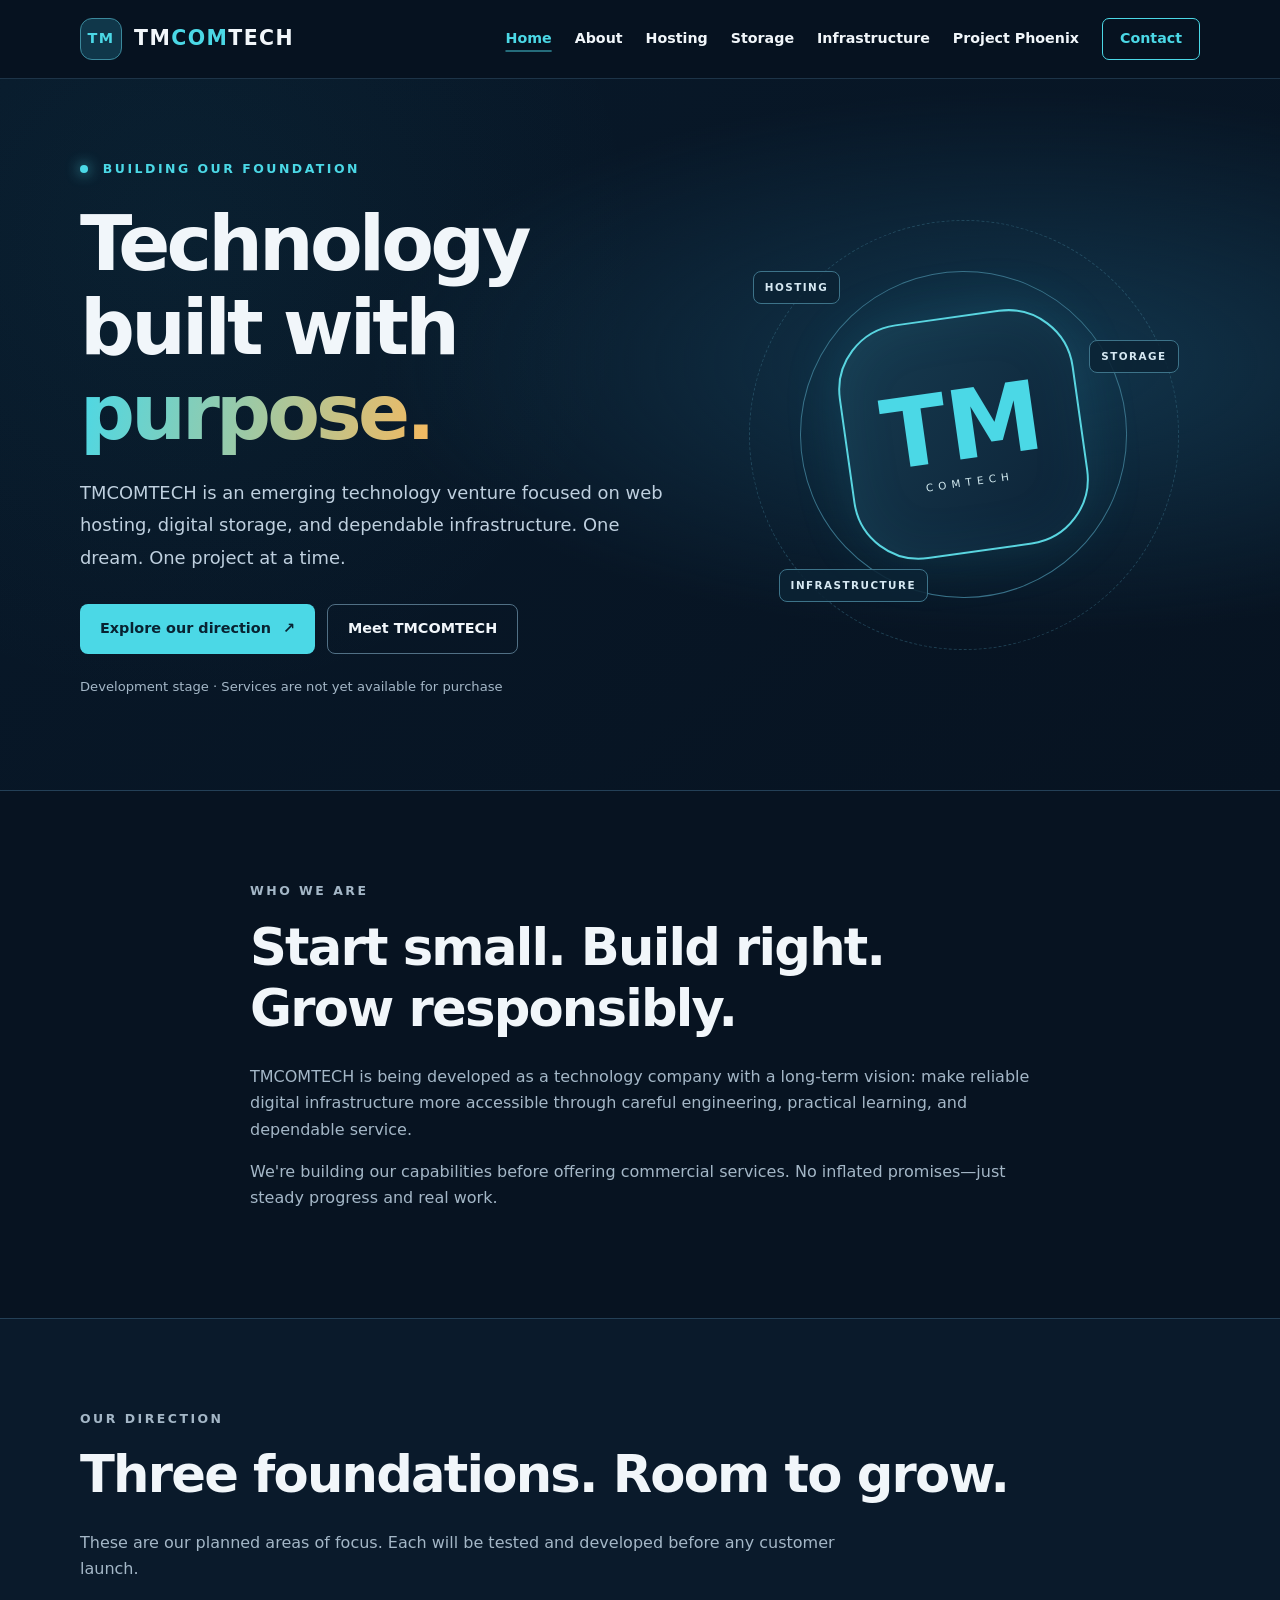
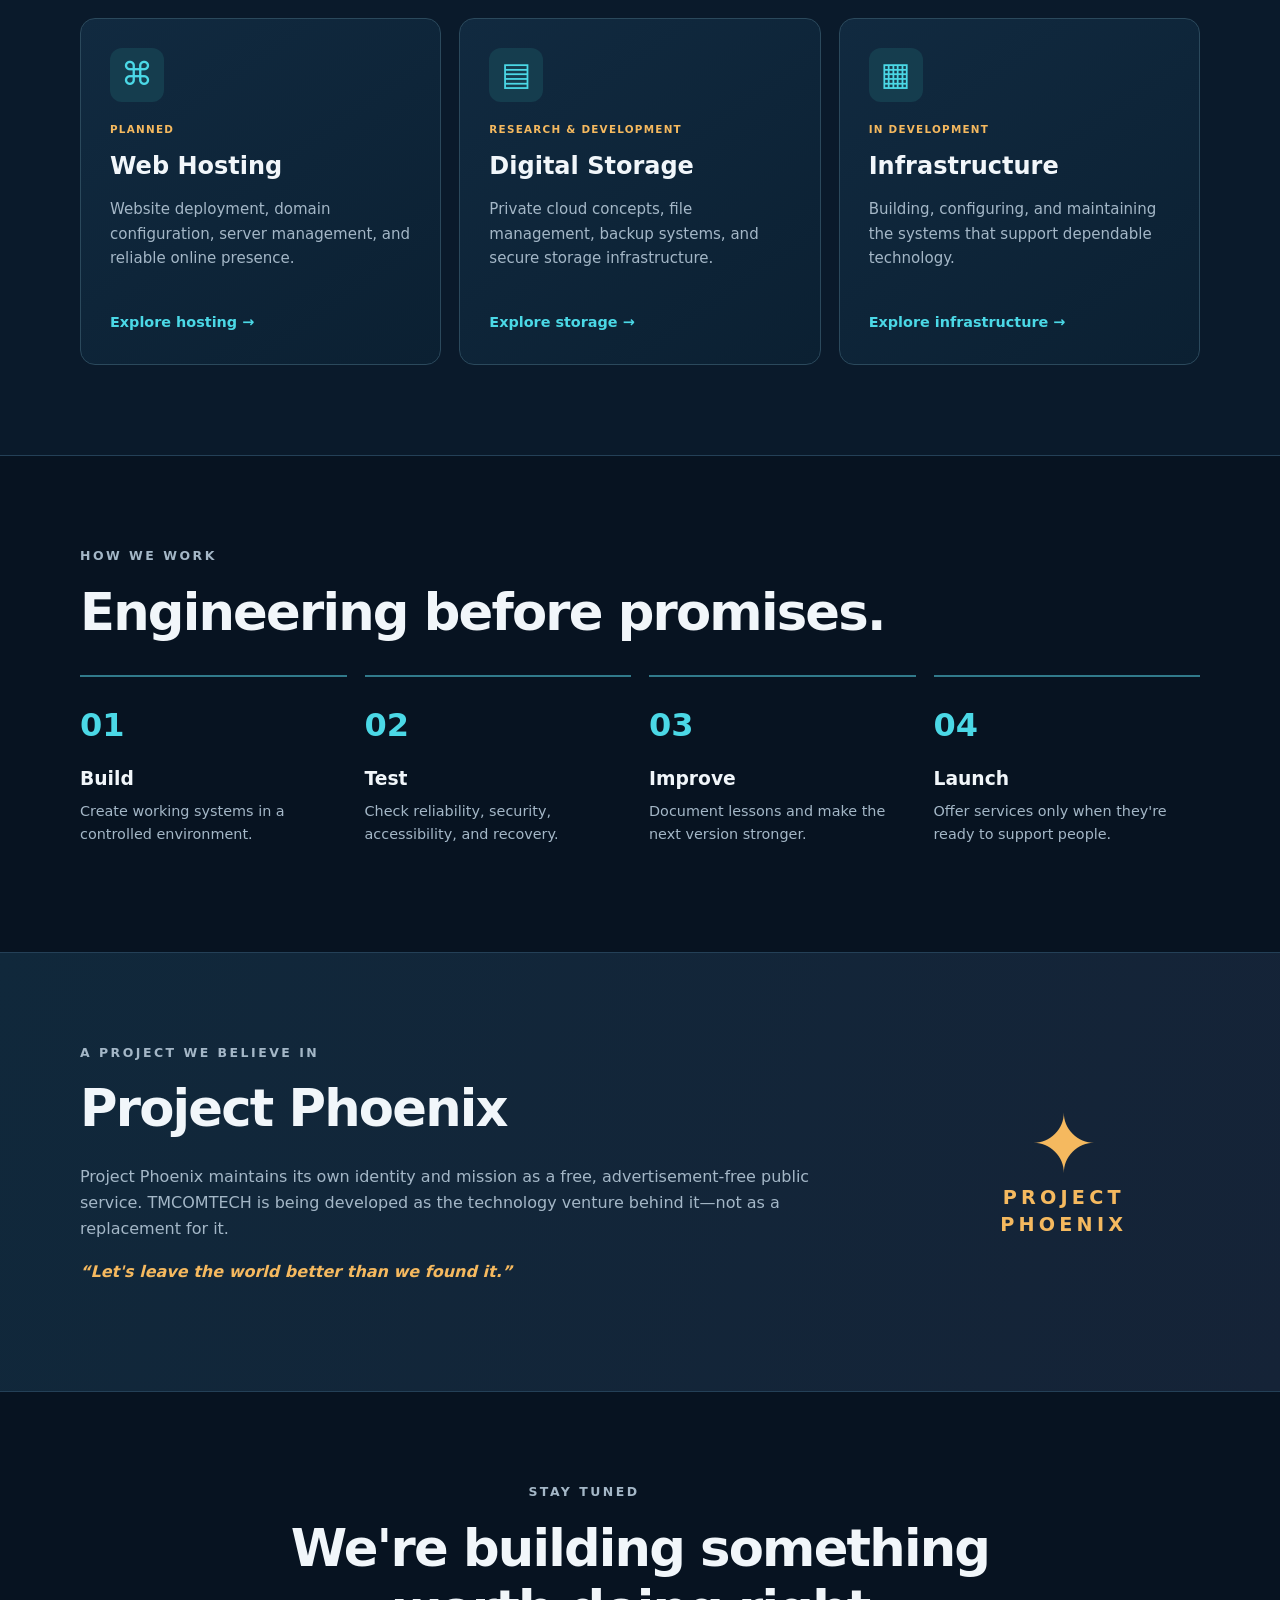
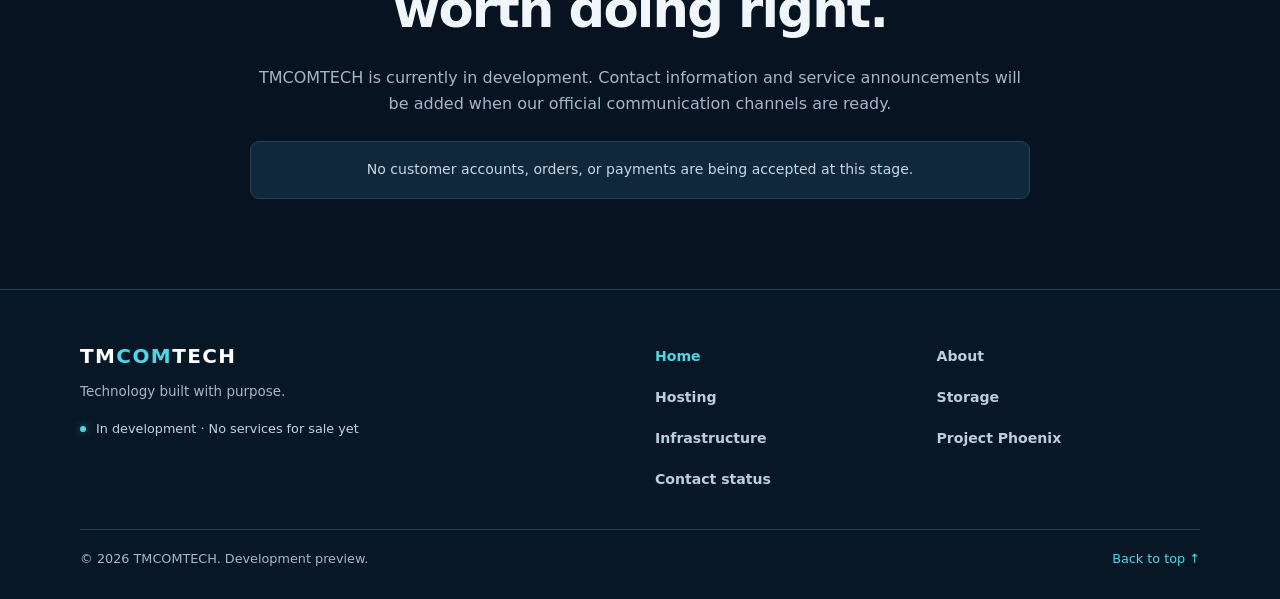
==== commit 36131b69: "Refine homepage introduction with one dream message" ====
--- a/index.html
+++ b/index.html
@@ -12,7 +12,7 @@
 <body>
 <a class="skip" href="#main">Skip to content</a>
 <header class="header"><div class="wrap header-inner"><a class="brand" href="index.html" aria-label="TMCOMTECH home"><span class="brand-icon">TM</span><span>TM<span class="accent">COM</span>TECH</span></a><button class="menu-toggle" type="button" aria-expanded="false" aria-controls="site-nav" aria-label="Open navigation">☰</button><nav id="site-nav" aria-label="Main navigation"><a href="index.html">Home</a><a href="about.html">About</a><a href="hosting.html">Hosting</a><a href="storage.html">Storage</a><a href="infrastructure.html">Infrastructure</a><a href="phoenix.html">Project Phoenix</a><a class="nav-contact" href="contact.html">Contact</a></nav></div></header>
-<main id="main"><section class="hero" id="home"><div class="wrap hero-grid"><div><p class="eyebrow"><span class="status-dot"></span> BUILDING OUR FOUNDATION</p><h1>Technology built with <span class="gradient">purpose.</span></h1><p class="hero-copy">TMCOMTECH is an emerging technology venture focused on web hosting, digital storage, and dependable infrastructure. We're learning, engineering, and building one solid system at a time.</p><div class="actions"><a class="button primary" href="#services">Explore our direction <span aria-hidden="true">↗</span></a><a class="button secondary" href="about.html">Meet TMCOMTECH</a></div><p class="hero-note">Development stage · Services are not yet available for purchase</p></div><div class="hero-art" aria-hidden="true"><div class="orbit orbit-one"></div><div class="orbit orbit-two"></div><div class="core"><span>TM</span><small>COMTECH</small></div><div class="art-tag tag-one">HOSTING</div><div class="art-tag tag-two">STORAGE</div><div class="art-tag tag-three">INFRASTRUCTURE</div></div></div></section>
+<main id="main"><section class="hero" id="home"><div class="wrap hero-grid"><div><p class="eyebrow"><span class="status-dot"></span> BUILDING OUR FOUNDATION</p><h1>Technology built with <span class="gradient">purpose.</span></h1><p class="hero-copy">TMCOMTECH is an emerging technology venture focused on web hosting, digital storage, and dependable infrastructure. One dream. One project at a time.</p><div class="actions"><a class="button primary" href="#services">Explore our direction <span aria-hidden="true">↗</span></a><a class="button secondary" href="about.html">Meet TMCOMTECH</a></div><p class="hero-note">Development stage · Services are not yet available for purchase</p></div><div class="hero-art" aria-hidden="true"><div class="orbit orbit-one"></div><div class="orbit orbit-two"></div><div class="core"><span>TM</span><small>COMTECH</small></div><div class="art-tag tag-one">HOSTING</div><div class="art-tag tag-two">STORAGE</div><div class="art-tag tag-three">INFRASTRUCTURE</div></div></div></section>
 <section class="section" id="about"><div class="wrap narrow"><p class="section-kicker">WHO WE ARE</p><h2>Start small. Build right. Grow responsibly.</h2><p>TMCOMTECH is being developed as a technology company with a long-term vision: make reliable digital infrastructure more accessible through careful engineering, practical learning, and dependable service.</p><p>We're building our capabilities before offering commercial services. No inflated promises—just steady progress and real work.</p></div></section>
 <section class="section section-dark" id="services"><div class="wrap"><p class="section-kicker">OUR DIRECTION</p><h2>Three foundations. Room to grow.</h2><p class="section-intro">These are our planned areas of focus. Each will be tested and developed before any customer launch.</p><div class="cards"><article class="service-card"><span class="service-icon" aria-hidden="true">⌘</span><span class="pill">PLANNED</span><h3>Web Hosting</h3><p>Website deployment, domain configuration, server management, and reliable online presence.</p><a class="card-foot" href="hosting.html">Explore hosting →</a></article><article class="service-card"><span class="service-icon" aria-hidden="true">▤</span><span class="pill">RESEARCH & DEVELOPMENT</span><h3>Digital Storage</h3><p>Private cloud concepts, file management, backup systems, and secure storage infrastructure.</p><a class="card-foot" href="storage.html">Explore storage →</a></article><article class="service-card"><span class="service-icon" aria-hidden="true">▦</span><span class="pill">IN DEVELOPMENT</span><h3>Infrastructure</h3><p>Building, configuring, and maintaining the systems that support dependable technology.</p><a class="card-foot" href="infrastructure.html">Explore infrastructure →</a></article></div></div></section>
 <section class="section" id="approach"><div class="wrap"><p class="section-kicker">HOW WE WORK</p><h2>Engineering before promises.</h2><div class="steps"><div><strong>01</strong><h3>Build</h3><p>Create working systems in a controlled environment.</p></div><div><strong>02</strong><h3>Test</h3><p>Check reliability, security, accessibility, and recovery.</p></div><div><strong>03</strong><h3>Improve</h3><p>Document lessons and make the next version stronger.</p></div><div><strong>04</strong><h3>Launch</h3><p>Offer services only when they're ready to support people.</p></div></div></div></section>
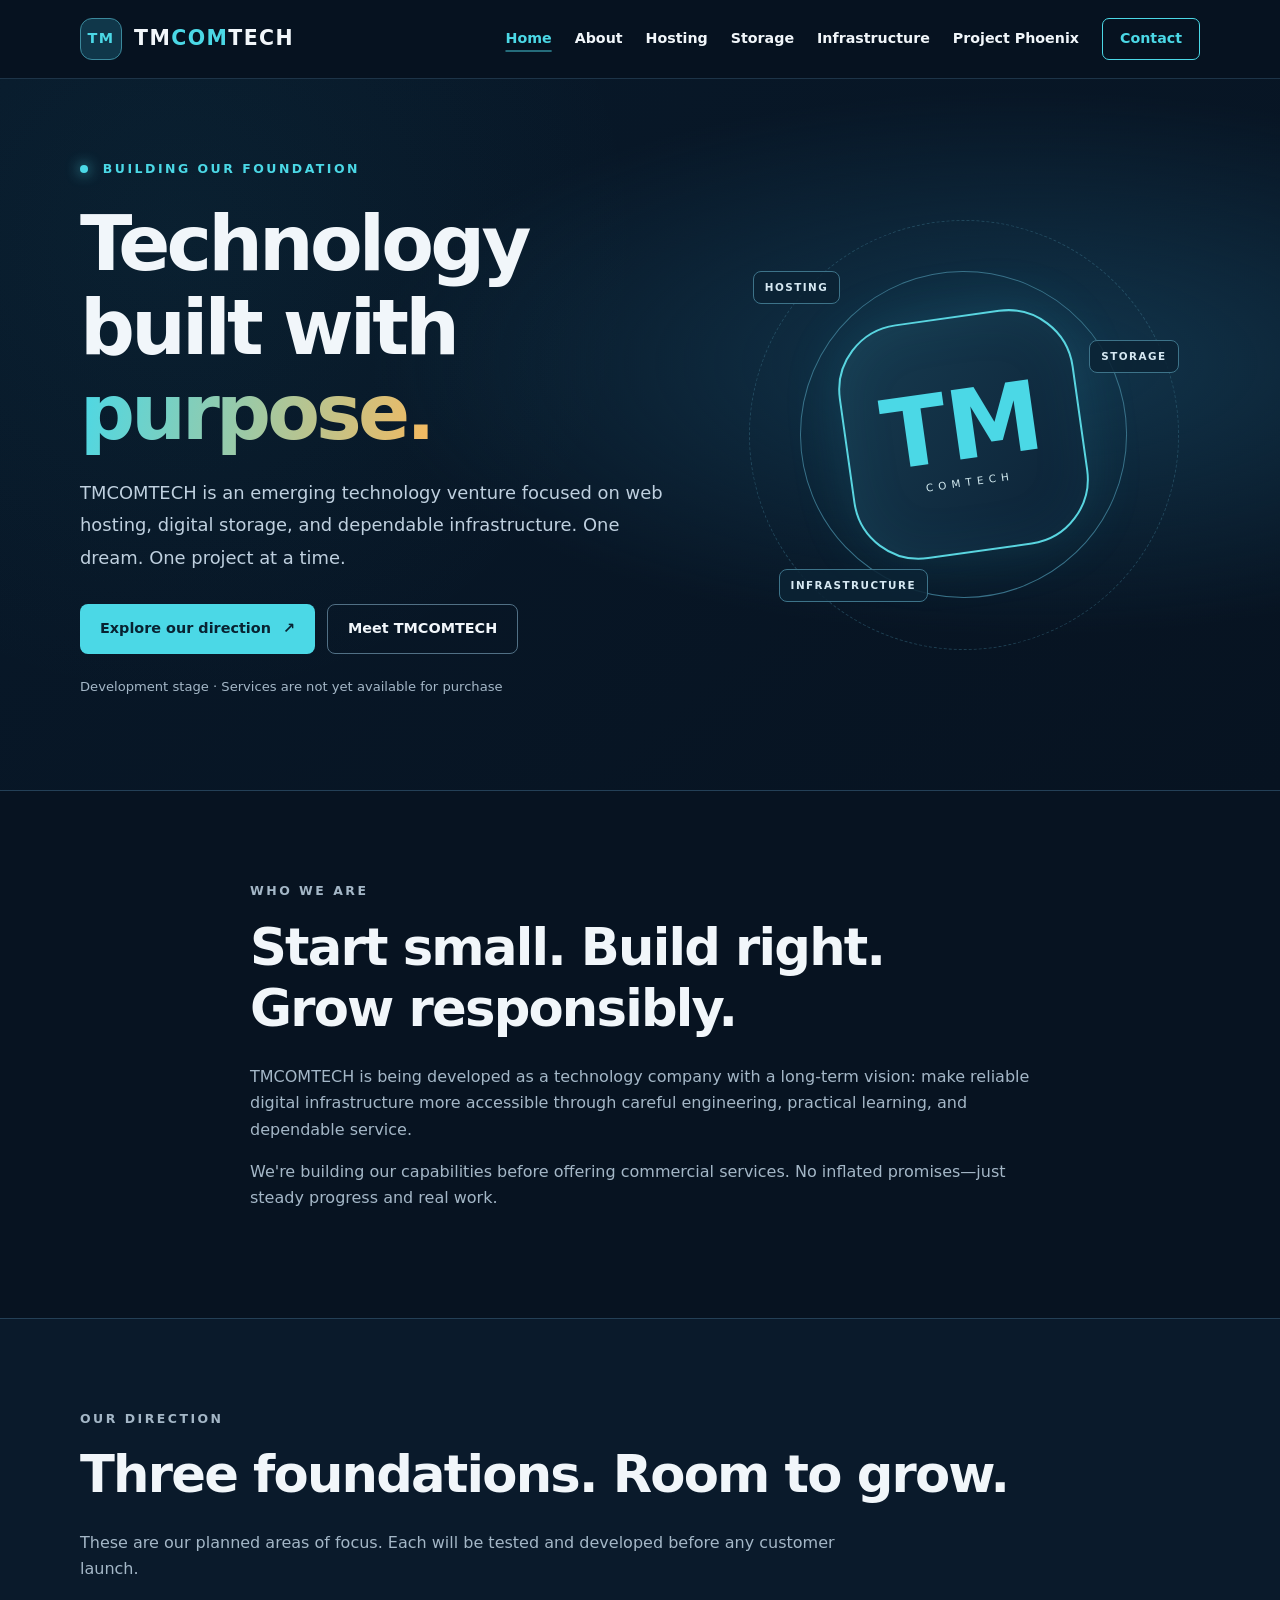
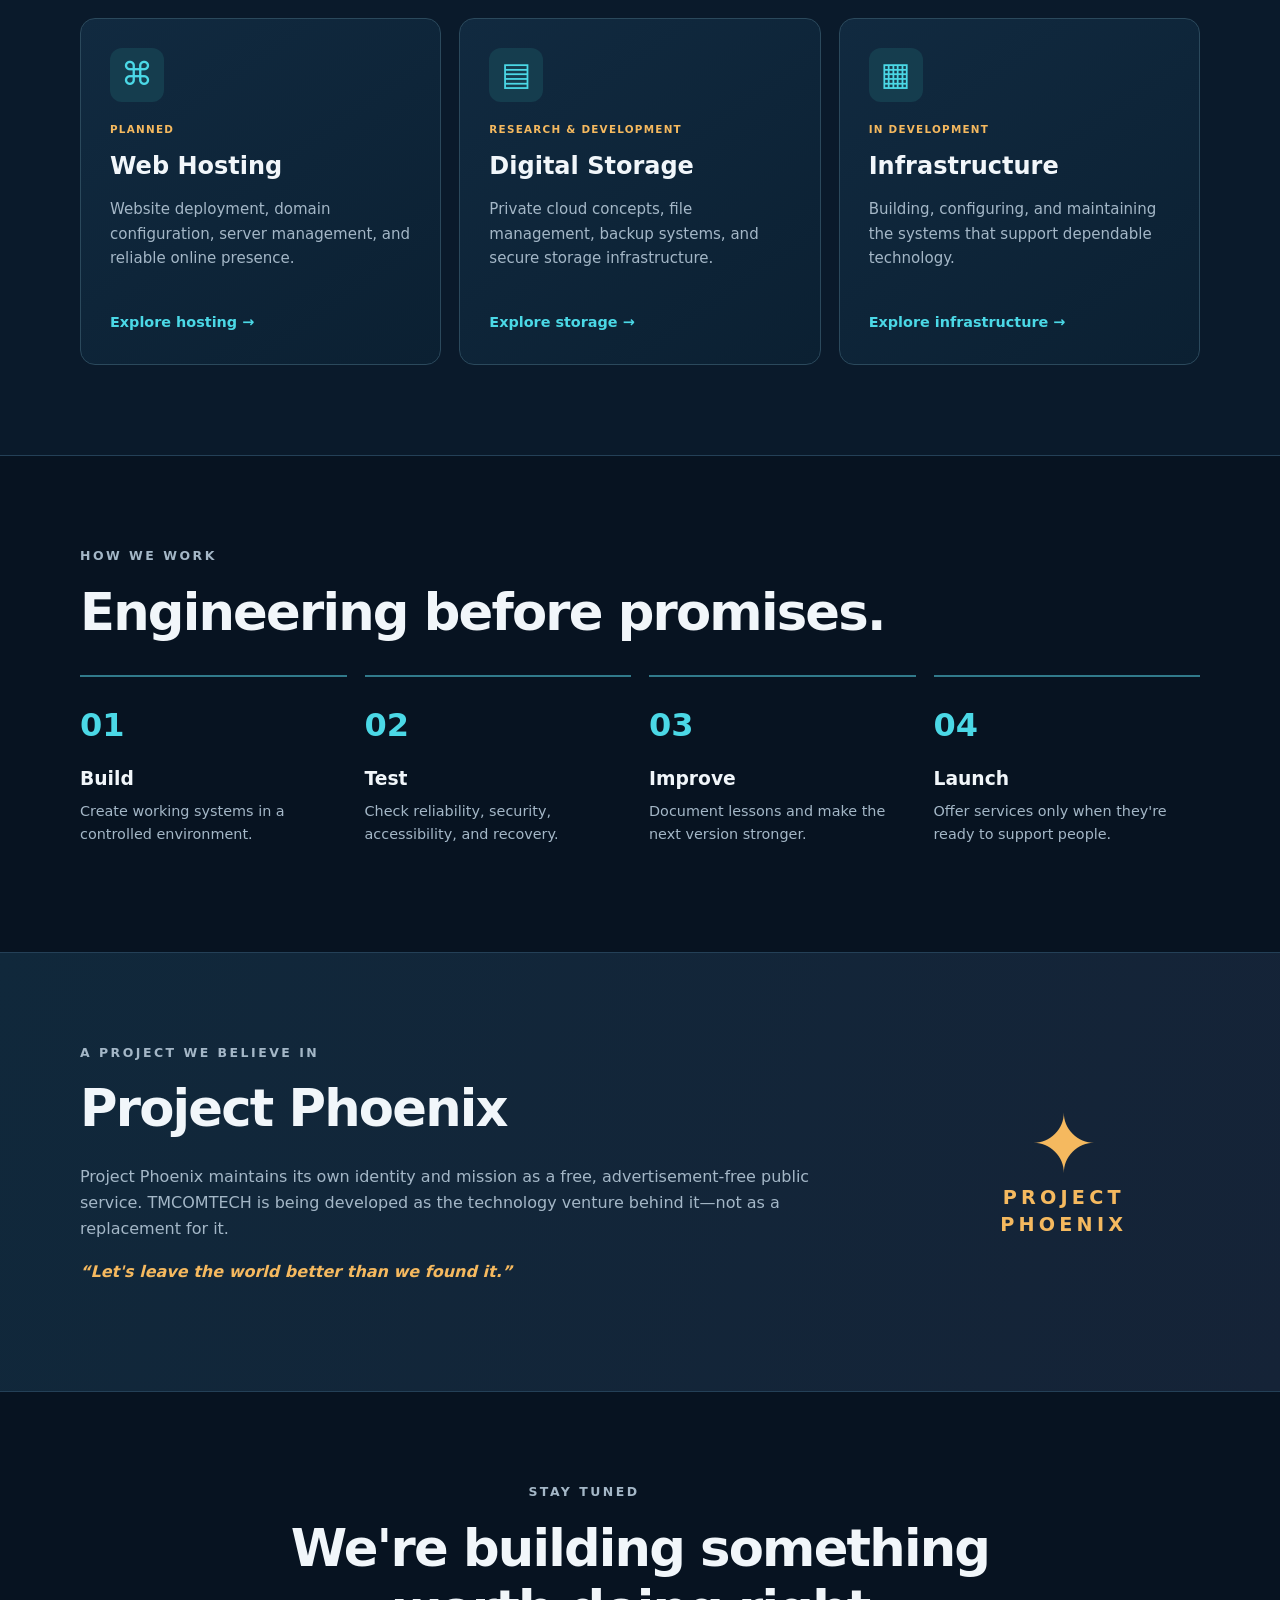
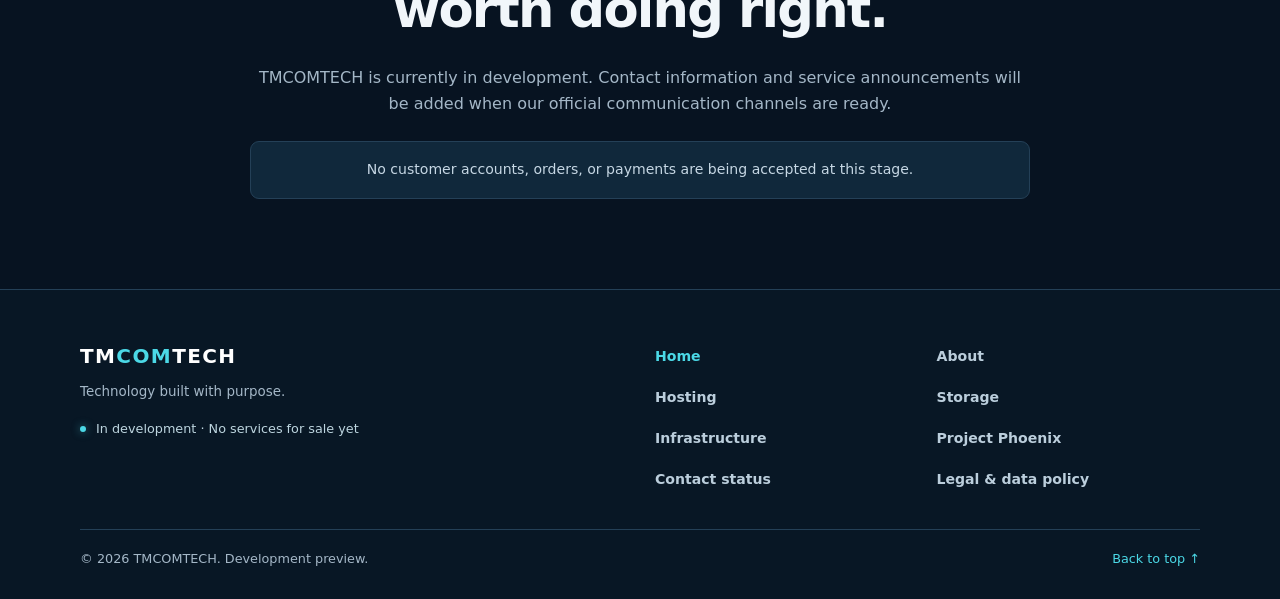
==== commit 6693b006: "Add client financial-data boundaries to legal page" ====
--- a/index.html
+++ b/index.html
@@ -30,6 +30,7 @@
       <a href="hosting.html">Hosting</a><a href="storage.html">Storage</a>
       <a href="infrastructure.html">Infrastructure</a><a href="phoenix.html">Project Phoenix</a>
       <a href="contact.html">Contact status</a>
+      <a href="legal.html">Legal &amp; data policy</a>
     </nav>
   </div>
   <div class="wrap footer-bottom"><span>© <span id="year">2026</span> TMCOMTECH. Development preview.</span><a href="#main">Back to top ↑</a></div>
--- a/assets/style.css
+++ b/assets/style.css
@@ -80,3 +80,15 @@
 @media (max-width: 380px) { .steps { grid-template-columns: 1fr; } .art-tag { font-size: .57rem; } }
 @media (hover: none) { .service-card:hover, .detail-card:hover, .button:hover { transform: none; } }
 @media (prefers-reduced-motion: reduce) { *, *::before, *::after { scroll-behavior: auto !important; transition-duration: .01ms !important; animation-duration: .01ms !important; } }
+
+
+/* Legal & client data policy: readable, accessible long-form content */
+.policy-content{max-width:850px;margin:50px auto 0}
+.policy-section{padding:28px 0;border-bottom:1px solid var(--line)}
+.policy-section:first-child{padding-top:0}
+.policy-section:last-child{border-bottom:none}
+.policy-section h2{font-size:clamp(1.4rem,3vw,1.85rem);margin:0 0 15px}
+.policy-section p{font-size:1rem;color:var(--muted);max-width:75ch;margin:0 0 15px}
+.policy-section p:last-child{margin-bottom:0}
+.policy-section strong{color:var(--text)}
+@media(max-width:620px){.policy-content{margin-top:30px}.policy-section{padding:23px 0}}
